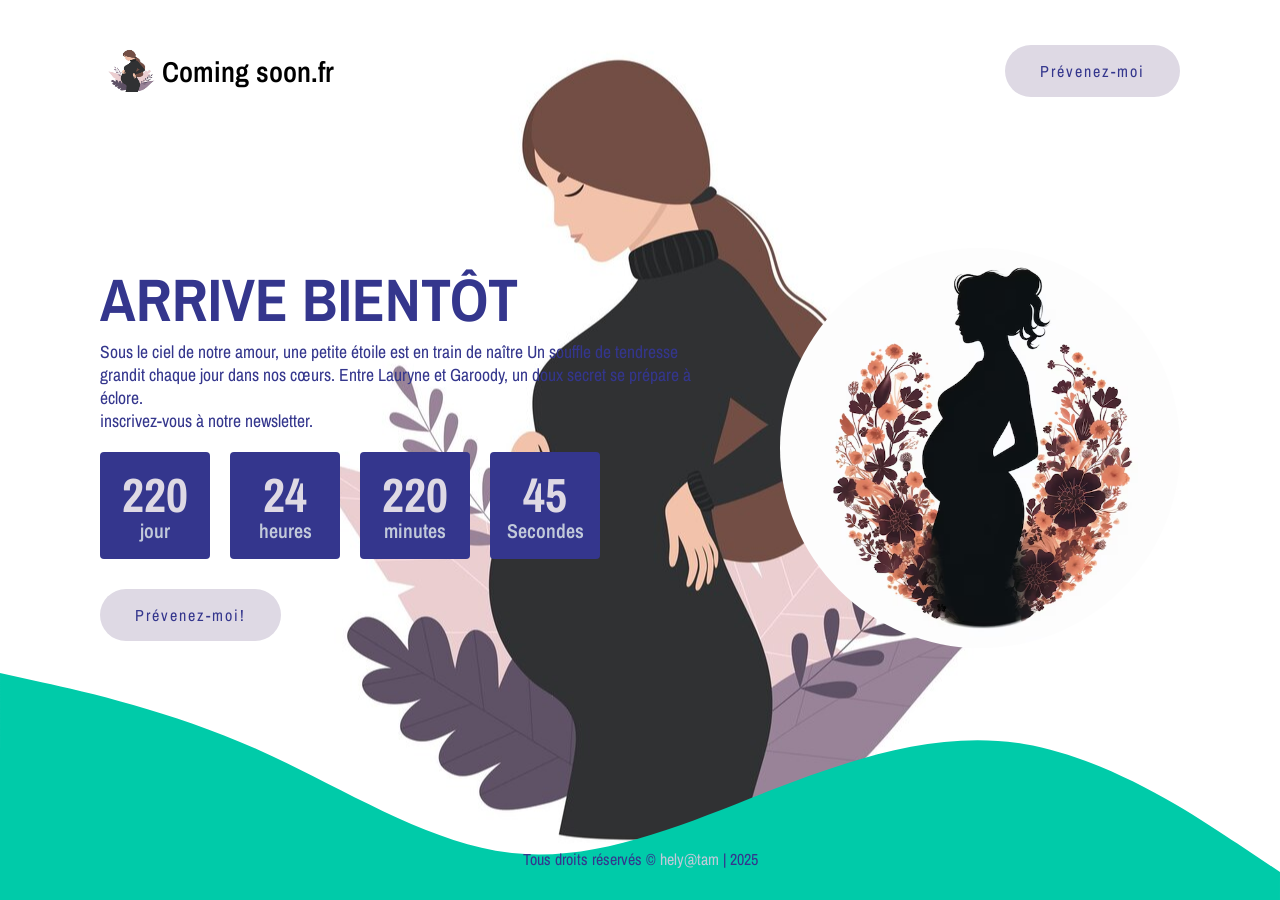
==== index.html @ 4bd5ea4c "featture/responsive(ui):modif reponsive" ====
<!DOCTYPE html>
<html lang="fr">

<head>
    <meta charset="UTF-8">
    <meta name="viewport" content="width=device-width, initial-scale=1.0">

    <!-- HTML Meta Tags -->
    <title>WisePanda.fr |Formation de site web en ligne !</title>
    <title>WisePanda.fr | formation création de site en ligne !</title>
    <meta name="description"
        content="WisePanda.fr est un site web dédié à la formation liée au monde du web. Créer votre business en ligne, améliorer vos compétences web gratuitement dès à présent ">

    <!-- Facebook Meta Tags -->
    <meta property="og:url" content="https://www.WisePanda.fr/">
    <meta property="og:type" content="website">
    <meta property="og:title" content="WisePanda.fr | formation création de site en ligne !">
    <meta property="og:description"
        content="WisePanda.fr est un site web dédié à la formation liée au monde du web. Créer votre business en ligne, améliorer vos compétences web gratuitement dès à présent ">
    <meta property="og:image" content="./img/og-wisepanda.fr.png">

    <!-- Twitter Meta Tags -->
    <meta name="twitter:card" content="summary_large_image">
    <meta property="twitter:domain" content="WisePanda.fr">
    <meta property="twitter:url" content="https://www.WisePanda.fr/">
    <meta name="twitter:title" content="WisePanda.fr | formation création de site en ligne !">
    <meta name="twitter:description"
        content="WisePanda.fr est un site web dédié à la formation liée au monde du web. Créer votre business en ligne, améliorer vos compétences web gratuitement dès à présent ">
    <meta name="twitter:image" content="img/og-wisepanda.fr.png">

    <!-- Meta Tags Generated via https://www.opengraph.xyz -->

    <!-- favicon -->
    <link rel="shortcut icon" href="./img/favicon/favicon.svg" type="image/x-icon">
    <!-- css -->
    <link rel="stylesheet" href="./assets/css/style.css">

</head>

<body>
    <header>
        <a href="#" class="logo">
            <img class="logo__img" src="./img/section/logo femme.jpg" alt="logo de WisePanda.fr">
            <span class="logo__text">Coming soon.fr</span>
        </a>
        <nav>
            <ul>
                <li>
                    <a class="b show__newsletter" href="#"> Prévenez-moi</a>
                </li>
            </ul>
        </nav>


    </header>
    <!-- SECTION PRINCIPAL -->
    <section>
        <!-- IMAGE SVG WAVE -->

        <svg class="wave" xmlns="http://www.w3.org/2000/svg" viewBox="0 0 1440 320">
            <path fill="#00cba9" fill-opacity="1"
                d="M0,64L48,74.7C96,85,192,107,288,149.3C384,192,480,256,576,266.7C672,277,768,235,864,197.3C960,160,1056,128,1152,144C1248,160,1344,224,1392,256L1440,288L1440,320L1392,320C1344,320,1248,320,1152,320C1056,320,960,320,864,320C768,320,672,320,576,320C480,320,384,320,288,320C192,320,96,320,48,320L0,320Z">
            </path>
        </svg>
        </path>
        </svg>
        <!-- CONTENU LANDING-PAGE -->
        <div class="contentBox">
            <h2>Arrive bientôt </h2>
            <p>Sous le ciel de notre amour, une petite étoile est en train de naître
Un souffle de tendresse grandit chaque jour dans nos cœurs.
Entre Lauryne et Garoody, un doux secret se prépare à éclore.
                <br>inscrivez-vous à notre
                newsletter.
            </p>

            <!-- compteur de jours restant en javascript -->
            <div class="countDown">
                <div class="time">
                    <div class="day">220</div> <span>jour</span>
                </div>
                <div class="time">
                    <div class="hour">24</div> <span>heures</span>
                </div>
                <div class="time">
                    <div class="minute">220</div> <span>minutes</span>
                </div>

                <div class="time">
                    <div class="second">45</div> <span>Secondes</span>
                </div>
            </div>
            <!-- Deuxième bouton call-to-action -->
            <a class="btn show__newsletter" href="#"> Prévenez-moi!</a>
        </div>
        <!-- IMAGE du panda ramen -->
        <div class="imgBox">
            <img src="./img/section/femme2.jpg" alt="panda qui mange des ramens sur le ventre">
        </div>
    </section>

    <!-- Newsletter -->
    <div class="newsletter">
        <div class="newsletter__tittle">
            <h2>Rester connectés</h2>
            <p>Soyez informé du lancement</p>
        </div>

        <!-- Formulaire d'abonnement à la newsletter -->
        <div class=" newsletter__form ">
            <form action="">
                <input type="email" name="" placeholder="*votre@email.com" required>
                <input type="submit" value="M'abonner">
            </form>

        </div>
        <!-- Politique de confidentialité RGPD -->
        <div class="newsletter__policy">
            <p>En renseignant votre adresse email, acceptez de recevoir chaque semaine nos articles de blog par courrier
                électronique et vous prenez connaissance de notre <a href="#">Politique de confidentialité</a>.
            </p>
            <p>
                Vous pouvez vous désinscrire à tout moment à l'aide des liens de désinscription ou en nous conctatant à
                l'adresse policy@wisepanda.fr </p>

        </div>
        <!-- image pour la fermeture du formulaire -->
        <img class="close show__newsletter" src="./img/section/close.png" alt="ima ge fermeture formulaire">
    </div>

    <!-- FOOTER -->

    <footer>
        <div class="copy">Tous droits réservés &copy; <a href="#" target="_blank">hely@tam</a> | 2025
        </div>

    </footer>


    <!-- MON SCRIPT JS -->

    <script src="./assets/js/main.js">
    </script>
</body>

</html>
---- assets/css/style.css ----
/* Police */

@import url(https://fonts.googleapis.com/css2?family=Archivo+Narrow:ital,wght@0,400..700;1,400..700&display=swap%27);

/* COLOR VARIABLE */
:root {
    --couleur-principal: #c2cada;
    --couleur-secondaire: #ded9e4;
    --couleur-titre: #34368d;
    --couleur-alt: #c79a47;

}

/* GENERAL */

* {
    margin: 0;
    padding: 0;
    box-sizing: border-box;
    font-family: 'Archivo Narrow', sans-serif;
}


body {
    background-image: url(./../../img/section/femme.jpg);
    background-repeat: no-repeat;
    background-position: center;
}

/* header */
header {
    position: absolute;
    top: 0;
    left: 0;
    width: 100%;
    padding: 40px 100px;
    display: flex;
    justify-content: space-between;
    align-items: center;
    z-index: 9999;
}


header .logo {
    position: relative;
    display: flex;
    align-items: center;
    color: var (var(--couleur-titre));
    font-size: 1.8rem;
    text-decoration: none;
    font-weight: 600;

}


header .logo .logo__img {
    width: 50px;
    height: 50px;
    margin: 6px;
}


header nav ul {
    position: relative;
    display: flex;
}

header nav ul li {
    list-style: none;
}

/* 
header nav ul li a {
    color: var(--couleur-titre);
font-size: 1.1 rem;
text-decoration: none;
}

header nav ul a:hover {
    color: var(--couleur-secondaire);
} */

header nav ul li a {
    background: var(--couleur-secondaire);
    color: var(--couleur-titre);
    font-size: 1 .25rem;
    letter-spacing: 2px;
    padding: 15px 35px;
    text-decoration: none;
    border-radius: 40px;
}


/* SECTION PRINCIPAL */
section {
    position: relative;
    display: flex;
    justify-content: space-between;
    align-items: center;
    min-height: 100vh;
    padding: 0 100px;
}

section .contentBox {
    position: relative;
    max-width: 600px;
    z-index: 1000;
}

section .contentBox h2 {
    font-size: 3.75rem;
    color: var(--couleur-titre);
    text-transform: uppercase;
}

section .contentBox p {
    font-size: 1.1rem;
    color: var(--couleur-titre);
}

section .contentBox .countDown {
    display: flex;
    margin: 20px 0;
}

section .contentBox .countDown .time {
    display: flex;
    justify-content: center;
    align-items: center;
    flex-direction: column;
    background-color: var(--couleur-titre);
    margin-right: 20px;
    font-size: 3rem;
    min-width: 110px;
    font-weight: 700;
    padding: 10px 5px 15px;
    border-radius: 4px;
    color: var(--couleur-secondaire);
}



section .contentBox .countDown .time span {
    margin-top: -10px;
    font-size: 1.25rem;
    font-weight: 600;
    color: var(--couleur-principal);
}

section .contentBox a {
    position: relative;
    margin-top: 10px;
    display: inline-block;
    background: var(--couleur-secondaire);
    color: var(--couleur-titre);
    font-size: 1 .25rem;
    letter-spacing: 2px;
    padding: 15px 35px;
    text-decoration: none;
    border-radius: 40px;
}


section .imgBox img {
    position: relative;
    max-width: 400px;
    width: 100%;
    margin-top: 0px;
    z-index: 2;
    border-radius: 90%;
}

section .wave {
    position: absolute;
    bottom: 0;
    right: 0;
    z-index: 1;
    pointer-events: none;
}

/* NEWSLETTER */

.newsletter {
    position: fixed;
    top: 50%;
    left: 50%;
    width: 600px;
    padding: 60px;
    background: var(--couleur-titre);
    z-index: 10000;
    box-shadow: 0 0 0 100vh rgba(49, 39, 71, 0.95);
    transform: translate(-50%, -50%);
    -webkit-transform: translate(-50%, -50%);
    visibility: hidden;
    opacity: 0;
    transition: 0.5s;

}

.newsletter.active {
    visibility: visible;
    opacity: 1;
}

.newsletter .newsletter__tittle h2 {
    font-size: 3rem;
    color: var(--couleur-principal);
}

.newsletter .newsletter__tittle p {
    font-size: 1.25rem;
    color: var(--couleur-principal);
}

.newsletter .newsletter__form {
    margin-top: 20px;
}

.newsletter .newsletter__form input {
    padding: 10px;
    border: 1px solid#999;
    width: 300px;
    font-size: 1.125rem;
    outline: none;
}

.newsletter .newsletter__form input[type="submit"] {
    padding: 10px;
    outline: none;
    width: 140px;
    color: var(--couleur-titre);
    background: var(--couleur-secondaire);
    border: 1px solid var(--couleur-secondaire);
    letter-spacing: 2px;
    box-sizing: border-box;
    cursor: pointer;
}

.newsletter .newsletter__policy {
    margin-top: 10px;
}

.newsletter .newsletter__policy p {
    font-size: 0.75rem;
}

.newsletter .close {
    position: absolute;
    top: 20px;
    right: 40px;
    width: 40px;
    height: 40px;
    cursor: pointer;
}

/* FOOTER */

footer {
    position: relative;
    display: flex;
    justify-content: center;
    align-content: center;
}


footer .copy {
    position: absolute;
    bottom: 30px;
    bottom: 30px;
    color: var(--couleur-titre);
    z-index: 1000;
}

footer .copy a {
    text-decoration: none;
    color: var(--couleur-principal);
}

footer .copy a:hover {
    text-decoration: underline;
    color: var(--couleur-principal);
}


/* The responsive part */

/* Using MiN-WIDTH / Utilisation et min-width */

/* Extra small devices (portrait phones, Less than 320px) */
@media (max-width: 380.98px) {

    /* HEADER */
    header {
        flex-direction: column;
        justify-content: center;
        align-items: center;

    }

    header nav {
        margin-top: 20px;
    }

    header nav ul li a {
        font-size: 0.75rem;
        letter-spacing: 1px;
        padding: 10px 10px;
        position: relative;
        top: -20px;
    }





    /* MAIN SECTION */
    section {
        flex-direction: column;
        padding-top: 160px;
        height: auto;
    }

    section .contentBox {
        display: flex;
        flex-direction: column;
        align-items: center;
    }

    section .contentBox h2 {
        font-size: 1.6rem;
        text-align: center;
        line-height: 1.1;
    }

    section .contentBox p {
        font-size: 0.85rem;
        text-align: center;
        margin-top: 10px;
    }

    section .contentBox .countDown {
        margin: 10px 0px;
        flex-direction: column;
        justify-content: center;
        align-items: center;
    }

    section .contentBox .countDown .time {
        margin-top: 5px;
        margin-right: 0px;
        font-size: 1.5rem;
        border-radius: 50%;
    }

    section .contentBox .countDown .time span {
        font-size: 1.1rem;
    }

    section .contentBox a {
        width: 100px;
        margin-top: 50px;
        display: flex;
        justify-content: center;
        align-items: center;
        font-size: 0.65rem;
        letter-spacing: 1px;
        padding: 15px;
        position: relative;
        top: -10px;
    }

    section .imgBox img {
        margin-top: 50px;
        width: 200px;
        bottom: 45px;
    }

    section .wave {
        width: 870px;
    }

    /* newsletter */
    .newsletter {
        width: 80%;
        padding: 30px;
        text-align: center;
    }

    .newsletter .newsletter__tittle h2 {
        font-size: 1.5rem;
        line-height: 1;
    }

    .newsletter .newsletter__tittle p {
        font-size: 0.95rem;
        line-height: 1;
        margin-top: 10px;
    }

    .newsletter .newsletter__form input {
        width: 80%;
        font-size: 0.9rem;
    }

    .newsletter .newsletter__form input [type="submit"] {
        margin-top: 10px;
        width: 80%;
    }

    .newsletter .close {
        top: 10px;
        right: 10px;
        width: 25px;
        height: 25px;
    }

    /* FOOTER */
    footer {
        font-size: 0.85rem;
    }
}

/* Small devices (landscape phones, 381px and up) */
@media (min-width: 381px) and (max-width:575.98px) {

    /* HEADER */
    header {
        flex-direction: column;
        justify-content: center;
        align-items: center;
    }

    header nav {
        margin-top: 20px;
    }

    header nav ul li a {
        font-size: 1.25rem;
        letter-spacing: 1.5px;
        padding: 12px 8px;
    }

    /* MAIN SECTION */
    section {
        flex-direction: column;
        padding-top: 180px;
        height: auto;
    }

    section .contentBox {
        display: flex;
        flex-direction: column;
        align-items: center;
    }

    section .contentBox h2 {
        font-size: 2.5rem;
        text-align: center;
    }

    section .contentBox p {
        font-size: 1.5rem;
        text-align: center;
        margin-top: 10px;
    }

    section .contentBox .countDown {
        flex-direction: column;
        justify-content: center;
        align-items: center;
    }

    section .contentBox .countDown .time {
        margin-top: 10px;
        margin-right: 0px;
        font-size: 3rem;
    }

    section .contentBox .countDown .time span {
        font-size: 1.2rem;
    }

    section .contentBox a {
        width: 200px;
        margin-top: 0px;
        display: flex;
        justify-content: center;
        align-items: center;
        font-size: 1.25rem;
        letter-spacing: 1.5px;
        padding: 15px;
    }

    section .imgBox img {
        margin-top: 0;
        width: 300px;
        bottom: 45px;
    }

    section .wave {
        width: 870px;
    }

    /* newsletter */
    .newsletter {
        width: 80%;
        padding: 30px;
        text-align: center;
    }

    .newsletter .newsletter__tittle h2 {
        font-size: 1.5rem;
        line-height: 1;
    }

    .newsletter .newsletter__tittle p {
        font-size: 0.95rem;
        line-height: 1;
        margin-top: 10px;
    }

    .newsletter .newsletter__form input {
        width: 80%;
        font-size: 0.9rem;
    }

    .newsletter .newsletter__form input [type="submit"] {
        margin-top: 10px;
        width: 80%;
    }

    .newsletter .close {
        top: 10px;
        right: 10px;
        width: 25px;
        height: 25px;
    }

}

/* Small devices (landscape phones, 576px and up) */
@media (min-width: 576px) and (max-width:767.98px) {

    /* HEADER */
    header {
        flex-direction: column;
        justify-content: center;
        align-items: center;
    }

    header nav {
        margin-top: 20px;
    }

    header nav ul li a {
        font-size: 0.75rem;
        letter-spacing: 1.5px;
        padding: 12px 8px;
    }

    /* MAIN SECTION */
    section {
        flex-direction: column;
        padding-top: 180px;
        height: auto;
    }

    section .contentBox {
        display: flex;
        flex-direction: column;
        align-items: center;
    }

    section .contentBox h2 {
        font-size: 2.5rem;
        text-align: center;
    }

    section .contentBox p {
        font-size: 1.5rem;
        text-align: center;
        margin-top: 10px;
    }

    section .contentBox .countDown {
        flex-direction: column;
        justify-content: center;
        align-items: center;
    }

    section .contentBox .countDown .time {
        margin-top: 10px;
        margin-right: 0px;
        font-size: 3rem;
    }

    section .contentBox .countDown .time span {
        font-size: 1.2rem;
    }

    section .contentBox a {
        width: 200px;
        margin-top: 0px;
        display: flex;
        justify-content: center;
        align-items: center;
        font-size: 1.25rem;
        letter-spacing: 1.5px;
        padding: 15px;
    }

    section .imgBox img {
        margin-top: 0;
        width: 300px;
        bottom: 45px;
    }

    section .wave {
        width: 870px;
    }

    /* newsletter */

    .newsletter .newsletter__tittle h2 {
        font-size: 2rem;
    }

    .newsletter .newsletter__tittle p {
        font-size: 1.5rem;
        margin-top: 10px;
    }
}

/* Medium devices (tablets, 768px and up) */
@media (min-width: 768px) and (max-width: 991.98px) {
    body {
        background-image: url(../../img/section/femme\ 768jpg.jpg);

    }

    /* HEADER */
    header nav ul li a {
        font-size: 1.5rem;
        letter-spacing: 1.5px;
        padding: 12px 8px;
        object-fit: cover;
        height: auto;
    }

    /* MAIN SECTION */

    section {
        flex-direction: column;
        padding-top: 200px;
        height: auto;
    }

    section .contentBox {
        margin-bottom: 0px;
    }

    section .contentBox h2 {
        font-size: 5rem;
        margin-bottom: 0px;
    }

    section .contentBox a {
        width: 200px;
        margin-top: 0px;
        margin-bottom: 0px;
        display: flex;
        justify-content: center;
        font-size: 1.25rem;
        letter-spacing: 1.5px;
        padding: 15px;
    }

    section .imgBox img {
        margin: 700px;
        margin-top: 200px;
        width: 700px;
    margin-bottom: 50px;
    }

    section .wave {
        width: 1480px;
    }

    /* FOOTER */
    footer {
        font-size: 1.2rem;
    }

}





/* Large devices (desktops, 992px and up) */
@media (min-width: 992px) and (max-width: 1199.98px) {

    /* HEADER */
    header nav ul li a {
        font-size: 1.5rem;
        letter-spacing: 1.5px;
        padding: 12px 8px;
    }

    section {
        flex-direction: column;
        padding-top: 150px;
        height: auto;
    }

    section .contentBox {
        margin-bottom: 0px;
    }

    section .contentBox h2 {
        font-size: 4rem;
    }

    section .contentBox a {
        width: 200px;
        margin-top: 0px;
        margin-bottom: 0px;
        display: flex;
        justify-content: center;
        font-size: 1.25rem;
        letter-spacing: 1.5px;
        padding: 15px;
    }

    section .imgBox img {
        margin-top: -55px;
        margin-top: 500px;
        width: 700px;
    }

    section .wave {
        width: 1590px;
    }

    /* FOOTER */
    footer {
        font-size: 1.5rem;
    }

}

/* Extra Large devices (Large desktops, 1200px and up) */
@media (min-width: 1200px) {}
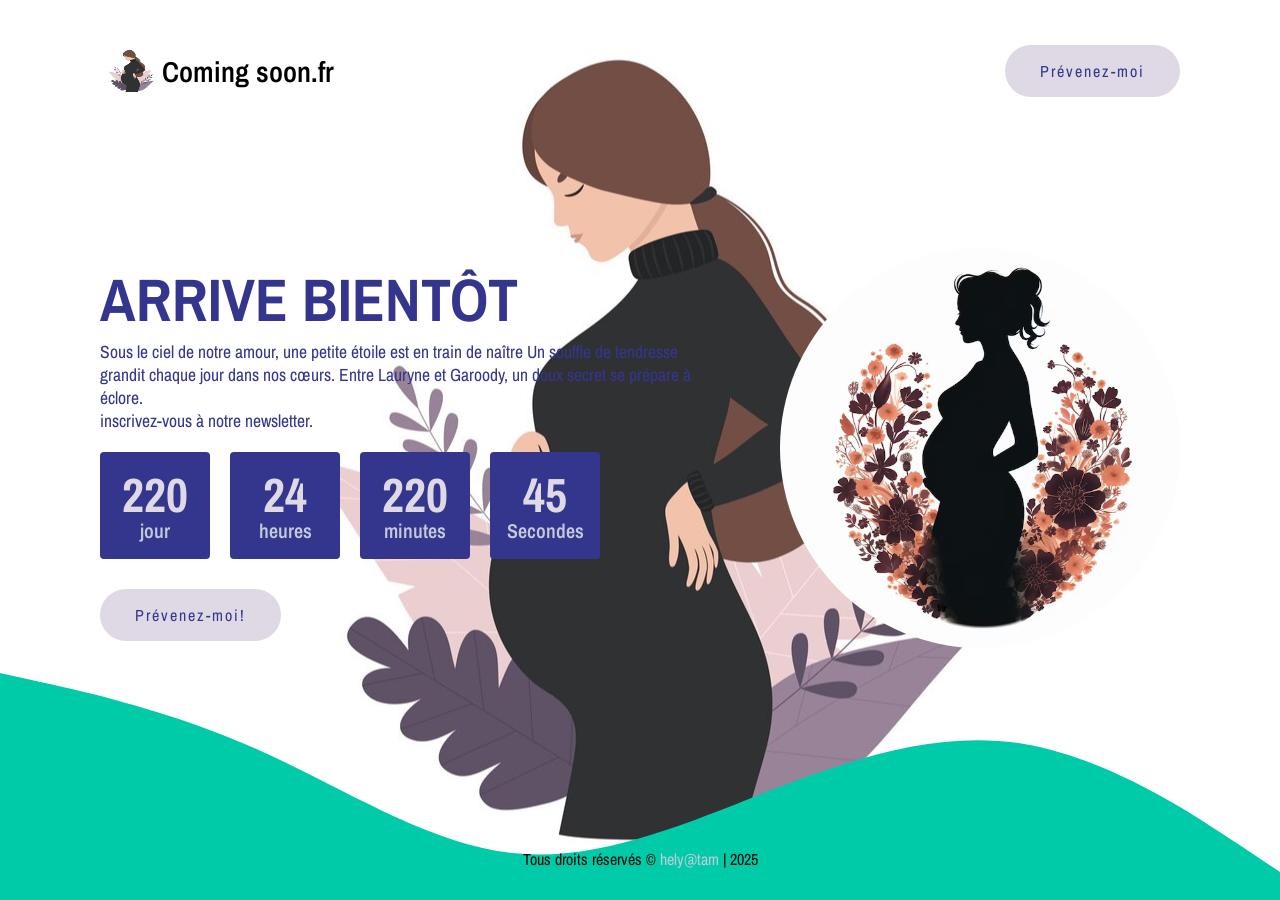
==== commit 46d4d0c0: "featture/responsive(ui):responsive modif" ====
--- a/index.html
+++ b/index.html
@@ -40,7 +40,7 @@
 <body>
     <header>
         <a href="#" class="logo">
-            <img class="logo__img" src="./img/section/logo femme.jpg" alt="logo de WisePanda.fr">
+            <img class="logo__img" src="./img/section/logo-femme.jpg" alt="logo de WisePanda.fr">
             <span class="logo__text">Coming soon.fr</span>
         </a>
         <nav>
--- a/assets/css/style.css
+++ b/assets/css/style.css
@@ -8,6 +8,8 @@
     --couleur-secondaire: #ded9e4;
     --couleur-titre: #34368d;
     --couleur-alt: #c79a47;
+    --couleur-footer: #080805;
+    
 
 }
 
@@ -267,7 +269,7 @@
     position: absolute;
     bottom: 30px;
     bottom: 30px;
-    color: var(--couleur-titre);
+    color: var(--couleur-footer);
     z-index: 1000;
 }
 
@@ -309,10 +311,6 @@
         top: -20px;
     }
 
-
-
-
-
     /* MAIN SECTION */
     section {
         flex-direction: column;
@@ -535,8 +533,9 @@
         width: 25px;
         height: 25px;
     }
-
-}
+}
+
+
 
 /* Small devices (landscape phones, 576px and up) */
 @media (min-width: 576px) and (max-width:767.98px) {
@@ -634,24 +633,21 @@
 /* Medium devices (tablets, 768px and up) */
 @media (min-width: 768px) and (max-width: 991.98px) {
     body {
-        background-image: url(../../img/section/femme\ 768jpg.jpg);
-
+        background-image: url(../../img/section/femme-768jpg.jpg);
     }
 
     /* HEADER */
     header nav ul li a {
-        font-size: 1.5rem;
+        font-size: 1.25rem;
         letter-spacing: 1.5px;
         padding: 12px 8px;
-        object-fit: cover;
-        height: auto;
     }
 
     /* MAIN SECTION */
 
     section {
         flex-direction: column;
-        padding-top: 200px;
+        padding-top: 130px;
         height: auto;
     }
 
@@ -660,8 +656,7 @@
     }
 
     section .contentBox h2 {
-        font-size: 5rem;
-        margin-bottom: 0px;
+        font-size: 4rem; 
     }
 
     section .contentBox a {
@@ -670,16 +665,16 @@
         margin-bottom: 0px;
         display: flex;
         justify-content: center;
+        align-items: center;
         font-size: 1.25rem;
         letter-spacing: 1.5px;
         padding: 15px;
     }
 
     section .imgBox img {
-        margin: 700px;
-        margin-top: 200px;
-        width: 700px;
-    margin-bottom: 50px;
+        width: 300px;
+    margin-bottom: 100px;
+    
     }
 
     section .wave {
@@ -688,13 +683,9 @@
 
     /* FOOTER */
     footer {
-        font-size: 1.2rem;
-    }
-
-}
-
-
-
+        font-size: 1.5rem;
+    }
+}
 
 
 /* Large devices (desktops, 992px and up) */
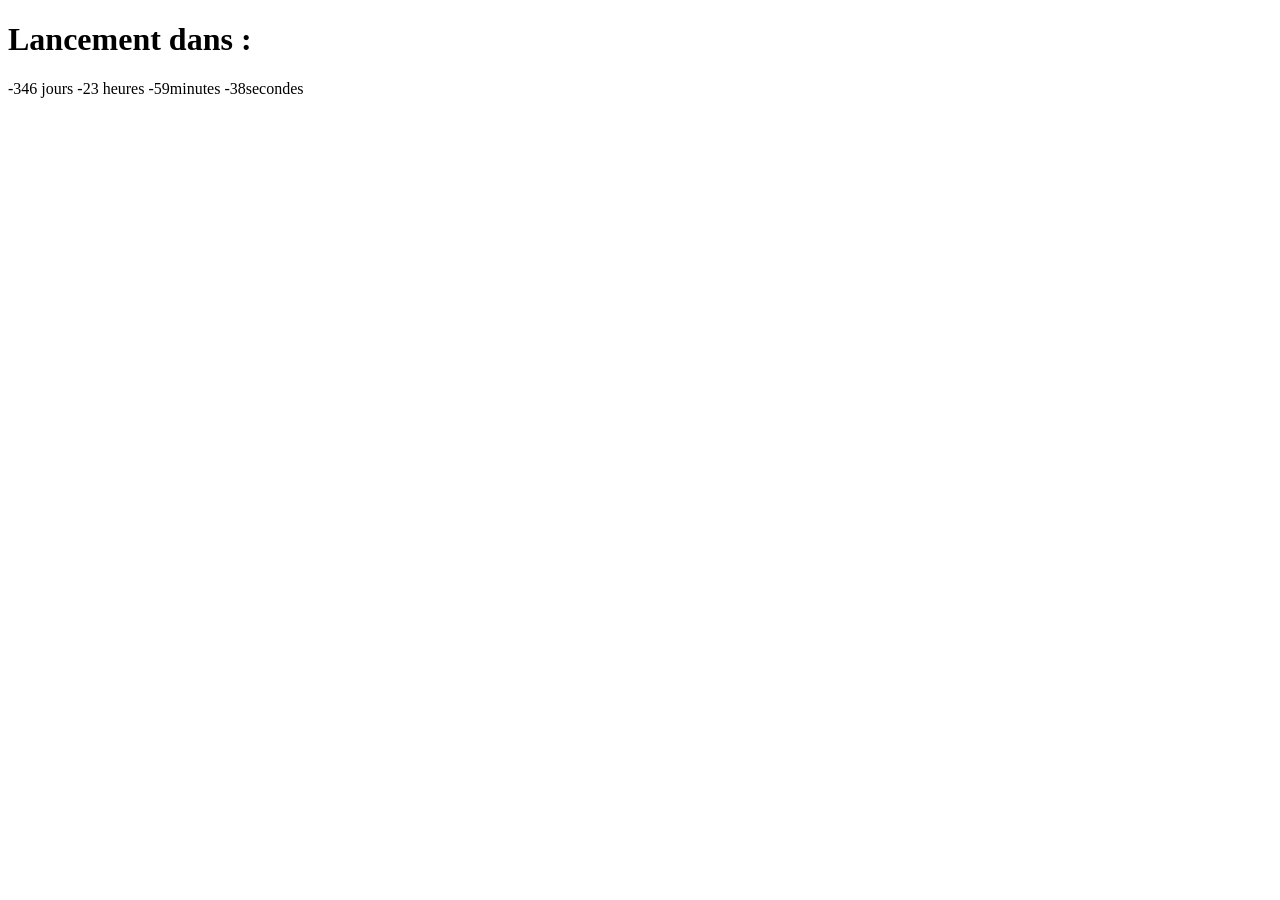
==== commit 04a81c0e: "I created the landing page countdown" ====
--- a/index.html
+++ b/index.html
@@ -1,146 +1,23 @@
 <!DOCTYPE html>
 <html lang="fr">
-
 <head>
     <meta charset="UTF-8">
     <meta name="viewport" content="width=device-width, initial-scale=1.0">
+    <title>Document</title>
+</head>
+<body>
+    
+<h1>Lancement dans :</h1>
 
-    <!-- HTML Meta Tags -->
-    <title>WisePanda.fr |Formation de site web en ligne !</title>
-    <title>WisePanda.fr | formation création de site en ligne !</title>
-    <meta name="description"
-        content="WisePanda.fr est un site web dédié à la formation liée au monde du web. Créer votre business en ligne, améliorer vos compétences web gratuitement dès à présent ">
-
-    <!-- Facebook Meta Tags -->
-    <meta property="og:url" content="https://www.WisePanda.fr/">
-    <meta property="og:type" content="website">
-    <meta property="og:title" content="WisePanda.fr | formation création de site en ligne !">
-    <meta property="og:description"
-        content="WisePanda.fr est un site web dédié à la formation liée au monde du web. Créer votre business en ligne, améliorer vos compétences web gratuitement dès à présent ">
-    <meta property="og:image" content="./img/og-wisepanda.fr.png">
-
-    <!-- Twitter Meta Tags -->
-    <meta name="twitter:card" content="summary_large_image">
-    <meta property="twitter:domain" content="WisePanda.fr">
-    <meta property="twitter:url" content="https://www.WisePanda.fr/">
-    <meta name="twitter:title" content="WisePanda.fr | formation création de site en ligne !">
-    <meta name="twitter:description"
-        content="WisePanda.fr est un site web dédié à la formation liée au monde du web. Créer votre business en ligne, améliorer vos compétences web gratuitement dès à présent ">
-    <meta name="twitter:image" content="img/og-wisepanda.fr.png">
-
-    <!-- Meta Tags Generated via https://www.opengraph.xyz -->
-
-    <!-- favicon -->
-    <link rel="shortcut icon" href="./img/favicon/favicon.svg" type="image/x-icon">
-    <!-- css -->
-    <link rel="stylesheet" href="./assets/css/style.css">
-
-</head>
-
-<body>
-    <header>
-        <a href="#" class="logo">
-            <img class="logo__img" src="./img/section/logo-femme.jpg" alt="logo de WisePanda.fr">
-            <span class="logo__text">Coming soon.fr</span>
-        </a>
-        <nav>
-            <ul>
-                <li>
-                    <a class="b show__newsletter" href="#"> Prévenez-moi</a>
-                </li>
-            </ul>
-        </nav>
+<span id="jour">0</span> jours
+<span id="heure">0</span> heures
+<span id="minute">0</span>minutes
+<span id="seconde">0</span>secondes
 
 
-    </header>
-    <!-- SECTION PRINCIPAL -->
-    <section>
-        <!-- IMAGE SVG WAVE -->
+<p id="final"></p>
 
-        <svg class="wave" xmlns="http://www.w3.org/2000/svg" viewBox="0 0 1440 320">
-            <path fill="#00cba9" fill-opacity="1"
-                d="M0,64L48,74.7C96,85,192,107,288,149.3C384,192,480,256,576,266.7C672,277,768,235,864,197.3C960,160,1056,128,1152,144C1248,160,1344,224,1392,256L1440,288L1440,320L1392,320C1344,320,1248,320,1152,320C1056,320,960,320,864,320C768,320,672,320,576,320C480,320,384,320,288,320C192,320,96,320,48,320L0,320Z">
-            </path>
-        </svg>
-        </path>
-        </svg>
-        <!-- CONTENU LANDING-PAGE -->
-        <div class="contentBox">
-            <h2>Arrive bientôt </h2>
-            <p>Sous le ciel de notre amour, une petite étoile est en train de naître
-Un souffle de tendresse grandit chaque jour dans nos cœurs.
-Entre Lauryne et Garoody, un doux secret se prépare à éclore.
-                <br>inscrivez-vous à notre
-                newsletter.
-            </p>
+<script src="./main.js">   </script>
 
-            <!-- compteur de jours restant en javascript -->
-            <div class="countDown">
-                <div class="time">
-                    <div class="day">220</div> <span>jour</span>
-                </div>
-                <div class="time">
-                    <div class="hour">24</div> <span>heures</span>
-                </div>
-                <div class="time">
-                    <div class="minute">220</div> <span>minutes</span>
-                </div>
-
-                <div class="time">
-                    <div class="second">45</div> <span>Secondes</span>
-                </div>
-            </div>
-            <!-- Deuxième bouton call-to-action -->
-            <a class="btn show__newsletter" href="#"> Prévenez-moi!</a>
-        </div>
-        <!-- IMAGE du panda ramen -->
-        <div class="imgBox">
-            <img src="./img/section/femme2.jpg" alt="panda qui mange des ramens sur le ventre">
-        </div>
-    </section>
-
-    <!-- Newsletter -->
-    <div class="newsletter">
-        <div class="newsletter__tittle">
-            <h2>Rester connectés</h2>
-            <p>Soyez informé du lancement</p>
-        </div>
-
-        <!-- Formulaire d'abonnement à la newsletter -->
-        <div class=" newsletter__form ">
-            <form action="">
-                <input type="email" name="" placeholder="*votre@email.com" required>
-                <input type="submit" value="M'abonner">
-            </form>
-
-        </div>
-        <!-- Politique de confidentialité RGPD -->
-        <div class="newsletter__policy">
-            <p>En renseignant votre adresse email, acceptez de recevoir chaque semaine nos articles de blog par courrier
-                électronique et vous prenez connaissance de notre <a href="#">Politique de confidentialité</a>.
-            </p>
-            <p>
-                Vous pouvez vous désinscrire à tout moment à l'aide des liens de désinscription ou en nous conctatant à
-                l'adresse policy@wisepanda.fr </p>
-
-        </div>
-        <!-- image pour la fermeture du formulaire -->
-        <img class="close show__newsletter" src="./img/section/close.png" alt="ima ge fermeture formulaire">
-    </div>
-
-    <!-- FOOTER -->
-
-    <footer>
-        <div class="copy">Tous droits réservés &copy; <a href="#" target="_blank">hely@tam</a> | 2025
-        </div>
-
-    </footer>
-
-
-    <!-- MON SCRIPT JS -->
-
-    <script src="./assets/js/main.js">
-    </script>
 </body>
-
-</html>+</html>
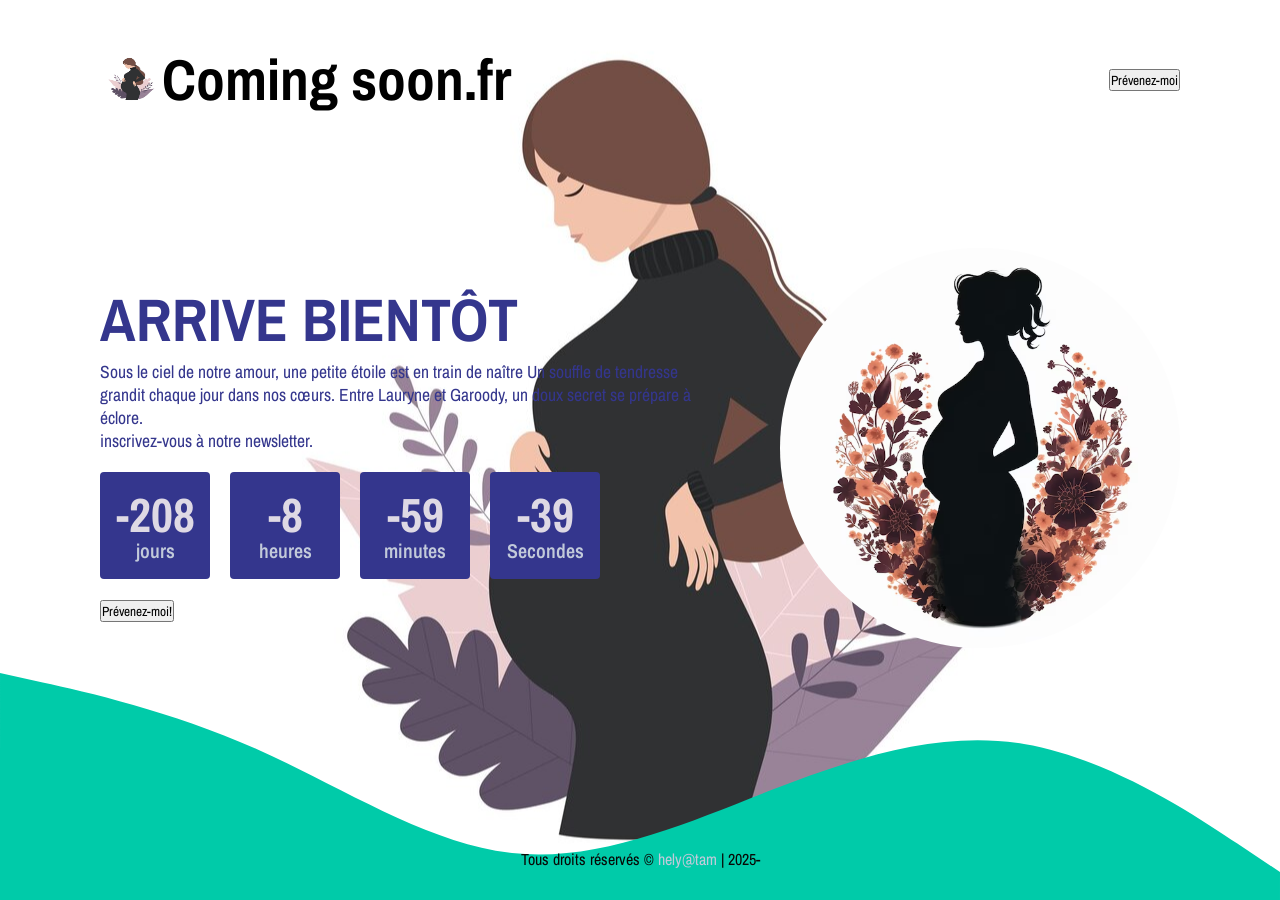
==== commit c721b528: "modif html" ====
--- a/index.html
+++ b/index.html
@@ -1,23 +1,157 @@
 <!DOCTYPE html>
 <html lang="fr">
+
 <head>
     <meta charset="UTF-8">
     <meta name="viewport" content="width=device-width, initial-scale=1.0">
-    <title>Document</title>
+
+    <!-- HTML Meta Tags -->
+    <title>WisePanda.fr |Formation de site web en ligne !</title>
+    <title>WisePanda.fr | formation création de site en ligne !</title>
+    <meta name="description"
+        content="WisePanda.fr est un site web dédié à la formation liée au monde du web. Créer votre business en ligne, améliorer vos compétences web gratuitement dès à présent ">
+
+    <!-- Facebook Meta Tags -->
+    <meta property="og:url" content="https://www.WisePanda.fr/">
+    <meta property="og:type" content="website">
+    <meta property="og:title" content="WisePanda.fr | formation création de site en ligne !">
+    <meta property="og:description"
+        content="WisePanda.fr est un site web dédié à la formation liée au monde du web. Créer votre business en ligne, améliorer vos compétences web gratuitement dès à présent ">
+    <meta property="og:image" content="./img/og-wisepanda.fr.png">
+
+    <!-- Twitter Meta Tags -->
+    <meta name="twitter:card" content="summary_large_image">
+    <meta property="twitter:domain" content="WisePanda.fr">
+    <meta property="twitter:url" content="https://www.WisePanda.fr/">
+    <meta name="twitter:title" content="WisePanda.fr | formation création de site en ligne !">
+    <meta name="twitter:description"
+        content="WisePanda.fr est un site web dédié à la formation liée au monde du web. Créer votre business en ligne, améliorer vos compétences web gratuitement dès à présent ">
+    <meta name="twitter:image" content="img/og-wisepanda.fr.png">
+
+    <!-- Meta Tags Generated via https://www.opengraph.xyz -->
+
+    <!-- favicon -->
+    <link rel="shortcut icon" href="./img/favicon/favicon.svg" type="image/x-icon">
+    <!-- css -->
+    <link rel="stylesheet" href="./assets/css/style.css">
+
 </head>
 <body>
-    
-<h1>Lancement dans :</h1>
-
-<span id="jour">0</span> jours
-<span id="heure">0</span> heures
-<span id="minute">0</span>minutes
-<span id="seconde">0</span>secondes
+    <header>
+        <!-- LOGO du site wisepanda.fr -->
+        <a href="#" class="logo">
+            <img class="logo__img" src="./img/section/logo-femme.jpg" alt="logo de WisePanda.fr">
+            <span class="logo__text">  
+                <h1>Coming soon.fr</h1></span>
+        </a>
+        <!-- Premier bouton call-to-action -->
+        <nav>
+            <ul>
+                <li>
+                    <button  class="b show__newsletter" > Prévenez-moi</button>
+                </li>
+            </ul>
+        </nav>
 
 
-<p id="final"></p>
+    </header>
 
-<script src="./main.js">   </script>
+    <main> 
+    <!-- SECTION PRINCIPAL -->
+    <section>
+        <!-- IMAGE SVG WAVE -->
 
+        <svg class="wave" xmlns="http://www.w3.org/2000/svg" viewBox="0 0 1440 320">
+            <path fill="#00cba9" fill-opacity="1"
+                d="M0,64L48,74.7C96,85,192,107,288,149.3C384,192,480,256,576,266.7C672,277,768,235,864,197.3C960,160,1056,128,1152,144C1248,160,1344,224,1392,256L1440,288L1440,320L1392,320C1344,320,1248,320,1152,320C1056,320,960,320,864,320C768,320,672,320,576,320C480,320,384,320,288,320C192,320,96,320,48,320L0,320Z">
+            </path>
+        </svg>
+        </path>
+        </svg>
+        <!-- CONTENU LANDING-PAGE -->
+        <div class="contentBox">
+            <h2>Arrive bientôt </h2>
+            <p>Sous le ciel de notre amour, une petite étoile est en train de naître
+Un souffle de tendresse grandit chaque jour dans nos cœurs.
+Entre Lauryne et Garoody, un doux secret se prépare à éclore.
+                <br>inscrivez-vous à notre
+                newsletter.
+            </p>
+
+            <!-- compteur de jours restant en javascript -->
+            <div class="countDown">
+                <div class="time">
+                    <div id="jour" class="day">220</div> <span>jours</span>
+                </div>
+                <div class="time">
+                    <div id="heure" class="hour">24</div> <span>heures</span>
+                </div>
+                <div class="time">
+                    <div id="minute" class="minute">220</div> <span>minutes</span>
+                </div>
+
+                <div class="time">
+                    <div id="seconde" class="second">45</div> <span>Secondes</span>
+                </div>
+            </div>
+            <!-- Deuxième bouton call-to-action -->
+            <button class="btn show__newsletter" href="#"> Prévenez-moi!</button>
+        </div>
+        <!-- IMAGE du panda ramen -->
+        <div class="imgBox">
+            <img src="./img/section/femme2.jpg" alt="panda qui mange des ramens sur le ventre">
+        </div>
+    </section>
+
+    <!-- Newsletter -->
+     <section class="newsletter">
+        <div class="newsletter__tittle">
+            <h2>Rester connectés</h2>
+            <p>Soyez informé du lancement</p>
+        </div>
+        <!-- Formulaire d'abonnement à la newsletter -->
+        <div class=" newsletter__form ">
+            <form action="">
+                <input type="email" name="" placeholder="*votre@email.com" required>
+                <input type="submit" value="M'abonner">
+            </form>
+
+        </div>
+        <!-- Politique de confidentialité RGPD -->
+        <div class="newsletter__policy">
+            <p>En renseignant votre adresse email, acceptez de recevoir chaque semaine nos articles de blog par courrier
+                électronique et vous prenez connaissance de notre <a href="#">Politique de confidentialité</a>.
+            </p>
+            <p>
+                Vous pouvez vous désinscrire à tout moment à l'aide des liens de désinscription ou en nous conctatant à
+                l'adresse policy@wisepanda.fr </p>
+
+        </div>
+        <!-- image pour la fermeture du formulaire -->
+    <button> <img class="close show__newsletter" src="./img/section/close.png" alt="ima ge fermeture formulaire"> </button>               
+    </div>
+
+   </section>
+
+
+
+ </main>
+
+
+
+    <!-- FOOTER -->
+
+    <footer>
+        <div class="copy">Tous droits réservés &copy; <a href="#" target="_blank">hely@tam</a> | 2025-<span id="current_year">     </span>
+        </div>
+
+    </footer>
+
+
+    <!-- MON SCRIPT JS -->
+
+    <script src="./assets/js/main.js">
+    </script>
 </body>
-</html>
+
+</html>
--- a/assets/css/style.css
+++ b/assets/css/style.css
@@ -0,0 +1,744 @@
+/* Police */
+
+@import url(https://fonts.googleapis.com/css2?family=Archivo+Narrow:ital,wght@0,400..700;1,400..700&display=swap%27);
+
+/* COLOR VARIABLE */
+:root {
+    --couleur-principal: #c2cada;
+    --couleur-secondaire: #ded9e4;
+    --couleur-titre: #34368d;
+    --couleur-alt: #c79a47;
+    --couleur-footer: #080805;
+    
+
+}
+
+/* GENERAL */
+
+* {
+    margin: 0;
+    padding: 0;
+    box-sizing: border-box;
+    font-family: 'Archivo Narrow', sans-serif;
+}
+
+
+body {
+    background-image: url(./../../img/section/femme.jpg);
+    background-repeat: no-repeat;
+    background-position: center;
+}
+
+/* header */
+header {
+    position: absolute;
+    top: 0;
+    left: 0;
+    width: 100%;
+    padding: 40px 100px;
+    display: flex;
+    justify-content: space-between;
+    align-items: center;
+    z-index: 9999;
+}
+
+
+header .logo {
+    position: relative;
+    display: flex;
+    align-items: center;
+    color: var (var(--couleur-titre));
+    font-size: 1.8rem;
+    text-decoration: none;
+    font-weight: 600;
+
+}
+
+
+header .logo .logo__img {
+    width: 50px;
+    height: 50px;
+    margin: 6px;
+}
+
+
+header nav ul {
+    position: relative;
+    display: flex;
+}
+
+header nav ul li {
+    list-style: none;
+}
+
+/* 
+header nav ul li a {
+    color: var(--couleur-titre);
+font-size: 1.1 rem;
+text-decoration: none;
+}
+
+header nav ul a:hover {
+    color: var(--couleur-secondaire);
+} */
+
+header nav ul li a {
+    background: var(--couleur-secondaire);
+    color: var(--couleur-titre);
+    font-size: 1 .25rem;
+    letter-spacing: 2px;
+    padding: 15px 35px;
+    text-decoration: none;
+    border-radius: 40px;
+}
+
+
+/* SECTION PRINCIPAL */
+section {
+    position: relative;
+    display: flex;
+    justify-content: space-between;
+    align-items: center;
+    min-height: 100vh;
+    padding: 0 100px;
+}
+
+section .contentBox {
+    position: relative;
+    max-width: 600px;
+    z-index: 1000;
+}
+
+section .contentBox h2 {
+    font-size: 3.75rem;
+    color: var(--couleur-titre);
+    text-transform: uppercase;
+}
+
+section .contentBox p {
+    font-size: 1.1rem;
+    color: var(--couleur-titre);
+}
+
+section .contentBox .countDown {
+    display: flex;
+    margin: 20px 0;
+}
+
+section .contentBox .countDown .time {
+    display: flex;
+    justify-content: center;
+    align-items: center;
+    flex-direction: column;
+    background-color: var(--couleur-titre);
+    margin-right: 20px;
+    font-size: 3rem;
+    min-width: 110px;
+    font-weight: 700;
+    padding: 10px 5px 15px;
+    border-radius: 4px;
+    color: var(--couleur-secondaire);
+}
+
+
+
+section .contentBox .countDown .time span {
+    margin-top: -10px;
+    font-size: 1.25rem;
+    font-weight: 600;
+    color: var(--couleur-principal);
+}
+
+section .contentBox a {
+    position: relative;
+    margin-top: 10px;
+    display: inline-block;
+    background: var(--couleur-secondaire);
+    color: var(--couleur-titre);
+    font-size: 1 .25rem;
+    letter-spacing: 2px;
+    padding: 15px 35px;
+    text-decoration: none;
+    border-radius: 40px;
+}
+
+
+section .imgBox img {
+    position: relative;
+    max-width: 400px;
+    width: 100%;
+    margin-top: 0px;
+    z-index: 2;
+    border-radius: 90%;
+}
+
+section .wave {
+    position: absolute;
+    bottom: 0;
+    right: 0;
+    z-index: 1;
+    pointer-events: none;
+}
+
+/* NEWSLETTER */
+
+.newsletter {
+    position: fixed;
+    top: 50%;
+    left: 50%;
+    width: 600px;
+    padding: 60px;
+    background: var(--couleur-titre);
+    z-index: 10000;
+    box-shadow: 0 0 0 100vh rgba(49, 39, 71, 0.95);
+    transform: translate(-50%, -50%);
+    -webkit-transform: translate(-50%, -50%);
+    visibility: hidden;
+    opacity: 0;
+    transition: 0.5s;
+
+}
+
+.newsletter.active {
+    visibility: visible;
+    opacity: 1;
+}
+
+.newsletter .newsletter__tittle h2 {
+    font-size: 3rem;
+    color: var(--couleur-principal);
+}
+
+.newsletter .newsletter__tittle p {
+    font-size: 1.25rem;
+    color: var(--couleur-principal);
+}
+
+.newsletter .newsletter__form {
+    margin-top: 20px;
+}
+
+.newsletter .newsletter__form input {
+    padding: 10px;
+    border: 1px solid#999;
+    width: 300px;
+    font-size: 1.125rem;
+    outline: none;
+}
+
+.newsletter .newsletter__form input[type="submit"] {
+    padding: 10px;
+    outline: none;
+    width: 140px;
+    color: var(--couleur-titre);
+    background: var(--couleur-secondaire);
+    border: 1px solid var(--couleur-secondaire);
+    letter-spacing: 2px;
+    box-sizing: border-box;
+    cursor: pointer;
+}
+
+.newsletter .newsletter__policy {
+    margin-top: 10px;
+}
+
+.newsletter .newsletter__policy p {
+    font-size: 0.75rem;
+}
+
+.newsletter .close {
+    position: absolute;
+    top: 20px;
+    right: 40px;
+    width: 40px;
+    height: 40px;
+    cursor: pointer;
+}
+
+/* FOOTER */
+
+footer {
+    position: relative;
+    display: flex;
+    justify-content: center;
+    align-content: center;
+}
+
+
+footer .copy {
+    position: absolute;
+    bottom: 30px;
+    bottom: 30px;
+    color: var(--couleur-footer);
+    z-index: 1000;
+}
+
+footer .copy a {
+    text-decoration: none;
+    color: var(--couleur-principal);
+}
+
+footer .copy a:hover {
+    text-decoration: underline;
+    color: var(--couleur-principal);
+}
+
+
+/* The responsive part */
+
+/* Using MiN-WIDTH / Utilisation et min-width */
+
+/* Extra small devices (portrait phones, Less than 320px) */
+@media (max-width: 380.98px) {
+
+    /* HEADER */
+    header {
+        flex-direction: column;
+        justify-content: center;
+        align-items: center;
+
+    }
+
+    header nav {
+        margin-top: 20px;
+    }
+
+    header nav ul li a {
+        font-size: 0.75rem;
+        letter-spacing: 1px;
+        padding: 10px 10px;
+        position: relative;
+        top: -20px;
+    }
+
+    /* MAIN SECTION */
+    section {
+        flex-direction: column;
+        padding-top: 160px;
+        height: auto;
+    }
+
+    section .contentBox {
+        display: flex;
+        flex-direction: column;
+        align-items: center;
+    }
+
+    section .contentBox h2 {
+        font-size: 1.6rem;
+        text-align: center;
+        line-height: 1.1;
+    }
+
+    section .contentBox p {
+        font-size: 0.85rem;
+        text-align: center;
+        margin-top: 10px;
+    }
+
+    section .contentBox .countDown {
+        margin: 10px 0px;
+        flex-direction: column;
+        justify-content: center;
+        align-items: center;
+    }
+
+    section .contentBox .countDown .time {
+        margin-top: 5px;
+        margin-right: 0px;
+        font-size: 1.5rem;
+        border-radius: 50%;
+    }
+
+    section .contentBox .countDown .time span {
+        font-size: 1.1rem;
+    }
+
+    section .contentBox a {
+        width: 100px;
+        margin-top: 50px;
+        display: flex;
+        justify-content: center;
+        align-items: center;
+        font-size: 0.65rem;
+        letter-spacing: 1px;
+        padding: 15px;
+        position: relative;
+        top: -10px;
+    }
+
+    section .imgBox img {
+        margin-top: 50px;
+        width: 200px;
+        bottom: 45px;
+    }
+
+    section .wave {
+        width: 870px;
+    }
+
+    /* newsletter */
+    .newsletter {
+        width: 80%;
+        padding: 30px;
+        text-align: center;
+    }
+
+    .newsletter .newsletter__tittle h2 {
+        font-size: 1.5rem;
+        line-height: 1;
+    }
+
+    .newsletter .newsletter__tittle p {
+        font-size: 0.95rem;
+        line-height: 1;
+        margin-top: 10px;
+    }
+
+    .newsletter .newsletter__form input {
+        width: 80%;
+        font-size: 0.9rem;
+    }
+
+    .newsletter .newsletter__form input [type="submit"] {
+        margin-top: 10px;
+        width: 80%;
+    }
+
+    .newsletter .close {
+        top: 10px;
+        right: 10px;
+        width: 25px;
+        height: 25px;
+    }
+
+    /* FOOTER */
+    footer {
+        font-size: 0.85rem;
+    }
+}
+
+/* Small devices (landscape phones, 381px and up) */
+@media (min-width: 381px) and (max-width:575.98px) {
+
+    /* HEADER */
+    header {
+        flex-direction: column;
+        justify-content: center;
+        align-items: center;
+    }
+
+    header nav {
+        margin-top: 20px;
+    }
+
+    header nav ul li a {
+        font-size: 1.25rem;
+        letter-spacing: 1.5px;
+        padding: 12px 8px;
+    }
+
+    /* MAIN SECTION */
+    section {
+        flex-direction: column;
+        padding-top: 180px;
+        height: auto;
+    }
+
+    section .contentBox {
+        display: flex;
+        flex-direction: column;
+        align-items: center;
+    }
+
+    section .contentBox h2 {
+        font-size: 2.5rem;
+        text-align: center;
+    }
+
+    section .contentBox p {
+        font-size: 1.5rem;
+        text-align: center;
+        margin-top: 10px;
+    }
+
+    section .contentBox .countDown {
+        flex-direction: column;
+        justify-content: center;
+        align-items: center;
+    }
+
+    section .contentBox .countDown .time {
+        margin-top: 10px;
+        margin-right: 0px;
+        font-size: 3rem;
+    }
+
+    section .contentBox .countDown .time span {
+        font-size: 1.2rem;
+    }
+
+    section .contentBox a {
+        width: 200px;
+        margin-top: 0px;
+        display: flex;
+        justify-content: center;
+        align-items: center;
+        font-size: 1.25rem;
+        letter-spacing: 1.5px;
+        padding: 15px;
+    }
+
+    section .imgBox img {
+        margin-top: 0;
+        width: 300px;
+        bottom: 45px;
+    }
+
+    section .wave {
+        width: 870px;
+    }
+
+    /* newsletter */
+    .newsletter {
+        width: 80%;
+        padding: 30px;
+        text-align: center;
+    }
+
+    .newsletter .newsletter__tittle h2 {
+        font-size: 1.5rem;
+        line-height: 1;
+    }
+
+    .newsletter .newsletter__tittle p {
+        font-size: 0.95rem;
+        line-height: 1;
+        margin-top: 10px;
+    }
+
+    .newsletter .newsletter__form input {
+        width: 80%;
+        font-size: 0.9rem;
+    }
+
+    .newsletter .newsletter__form input [type="submit"] {
+        margin-top: 10px;
+        width: 80%;
+    }
+
+    .newsletter .close {
+        top: 10px;
+        right: 10px;
+        width: 25px;
+        height: 25px;
+    }
+}
+
+
+
+/* Small devices (landscape phones, 576px and up) */
+@media (min-width: 576px) and (max-width:767.98px) {
+
+    /* HEADER */
+    header {
+        flex-direction: column;
+        justify-content: center;
+        align-items: center;
+    }
+
+    header nav {
+        margin-top: 20px;
+    }
+
+    header nav ul li a {
+        font-size: 0.75rem;
+        letter-spacing: 1.5px;
+        padding: 12px 8px;
+    }
+
+    /* MAIN SECTION */
+    section {
+        flex-direction: column;
+        padding-top: 180px;
+        height: auto;
+    }
+
+    section .contentBox {
+        display: flex;
+        flex-direction: column;
+        align-items: center;
+    }
+
+    section .contentBox h2 {
+        font-size: 2.5rem;
+        text-align: center;
+    }
+
+    section .contentBox p {
+        font-size: 1.5rem;
+        text-align: center;
+        margin-top: 10px;
+    }
+
+    section .contentBox .countDown {
+        flex-direction: column;
+        justify-content: center;
+        align-items: center;
+    }
+
+    section .contentBox .countDown .time {
+        margin-top: 10px;
+        margin-right: 0px;
+        font-size: 3rem;
+    }
+
+    section .contentBox .countDown .time span {
+        font-size: 1.2rem;
+    }
+
+    section .contentBox a {
+        width: 200px;
+        margin-top: 0px;
+        display: flex;
+        justify-content: center;
+        align-items: center;
+        font-size: 1.25rem;
+        letter-spacing: 1.5px;
+        padding: 15px;
+    }
+
+    section .imgBox img {
+        margin-top: 0;
+        width: 300px;
+        bottom: 45px;
+    }
+
+    section .wave {
+        width: 870px;
+    }
+
+    /* newsletter */
+
+    .newsletter .newsletter__tittle h2 {
+        font-size: 2rem;
+    }
+
+    .newsletter .newsletter__tittle p {
+        font-size: 1.5rem;
+        margin-top: 10px;
+    }
+}
+
+/* Medium devices (tablets, 768px and up) */
+@media (min-width: 768px) and (max-width: 991.98px) {
+    body {
+        background-image: url(../../img/section/femme-768jpg.jpg);
+    }
+
+    /* HEADER */
+    header nav ul li a {
+        font-size: 1.25rem;
+        letter-spacing: 1.5px;
+        padding: 12px 8px;
+    }
+
+    /* MAIN SECTION */
+
+    section {
+        flex-direction: column;
+        padding-top: 130px;
+        height: auto;
+    }
+
+    section .contentBox {
+        margin-bottom: 0px;
+    }
+
+    section .contentBox h2 {
+        font-size: 4rem; 
+    }
+
+    section .contentBox a {
+        width: 200px;
+        margin-top: 0px;
+        margin-bottom: 0px;
+        display: flex;
+        justify-content: center;
+        align-items: center;
+        font-size: 1.25rem;
+        letter-spacing: 1.5px;
+        padding: 15px;
+    }
+
+    section .imgBox img {
+        width: 300px;
+    margin-bottom: 100px;
+    
+    }
+
+    section .wave {
+        width: 1480px;
+    }
+
+    /* FOOTER */
+    footer {
+        font-size: 1.5rem;
+    }
+}
+
+
+/* Large devices (desktops, 992px and up) */
+@media (min-width: 992px) and (max-width: 1199.98px) {
+
+    /* HEADER */
+    header nav ul li a {
+        font-size: 1.5rem;
+        letter-spacing: 1.5px;
+        padding: 12px 8px;
+    }
+
+    section {
+        flex-direction: column;
+        padding-top: 150px;
+        height: auto;
+    }
+
+    section .contentBox {
+        margin-bottom: 0px;
+    }
+
+    section .contentBox h2 {
+        font-size: 4rem;
+    }
+
+    section .contentBox a {
+        width: 200px;
+        margin-top: 0px;
+        margin-bottom: 0px;
+        display: flex;
+        justify-content: center;
+        font-size: 1.25rem;
+        letter-spacing: 1.5px;
+        padding: 15px;
+    }
+
+    section .imgBox img {
+        margin-top: -55px;
+        margin-top: 500px;
+        width: 700px;
+    }
+
+    section .wave {
+        width: 1590px;
+    }
+
+    /* FOOTER */
+    footer {
+        font-size: 1.5rem;
+    }
+
+}
+
+/* Extra Large devices (Large desktops, 1200px and up) */
+@media (min-width: 1200px) {}
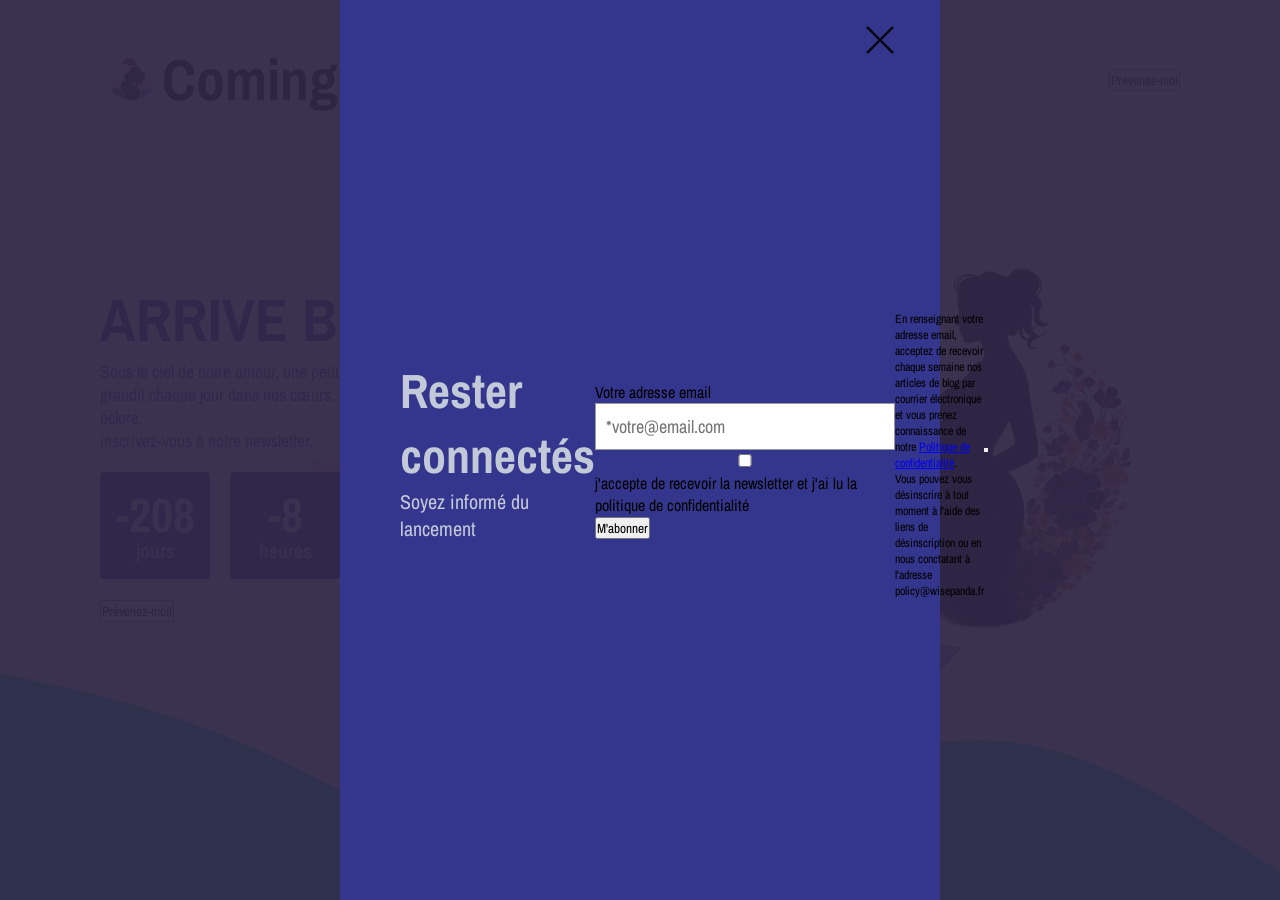
==== commit b90b4b9f: "add post method on form" ====
--- a/index.html
+++ b/index.html
@@ -104,17 +104,28 @@
     </section>
 
     <!-- Newsletter -->
-     <section class="newsletter">
+     <section id="newsletter" class="newsletter active">
         <div class="newsletter__tittle">
             <h2>Rester connectés</h2>
             <p>Soyez informé du lancement</p>
         </div>
         <!-- Formulaire d'abonnement à la newsletter -->
         <div class=" newsletter__form ">
-            <form action="">
-                <input type="email" name="" placeholder="*votre@email.com" required>
-                <input type="submit" value="M'abonner">
+
+
+
+
+            <form action="" method="" enctype="" aria-label="Formulaire d'inscription à la newsletter">
+                <label for="email">Votre adresse email</label>
+                <input type="email" id="email" name="email" placeholder="*votre@email.com" required aria-required="true" autocomplete="email">
+           <div class="consent-checkbox">
+            <input type="checkbox" name="consent" id="consent" required>
+            <label for="consent">j'accepte de recevoir la newsletter et j'ai lu la politique de confidentialité</label>
+           </div>
+           <button type="submit">M'abonner</button>
             </form>
+
+
 
         </div>
         <!-- Politique de confidentialité RGPD -->
@@ -142,7 +153,7 @@
     <!-- FOOTER -->
 
     <footer>
-        <div class="copy">Tous droits réservés &copy; <a href="#" target="_blank">hely@tam</a> | 2025-<span id="current_year">     </span>
+        <div class="copy">Tous droits réservés &copy; <a href="#" target="_blank">hely@tam</a> | 2025-<span id="current_year"></span>
         </div>
 
     </footer>
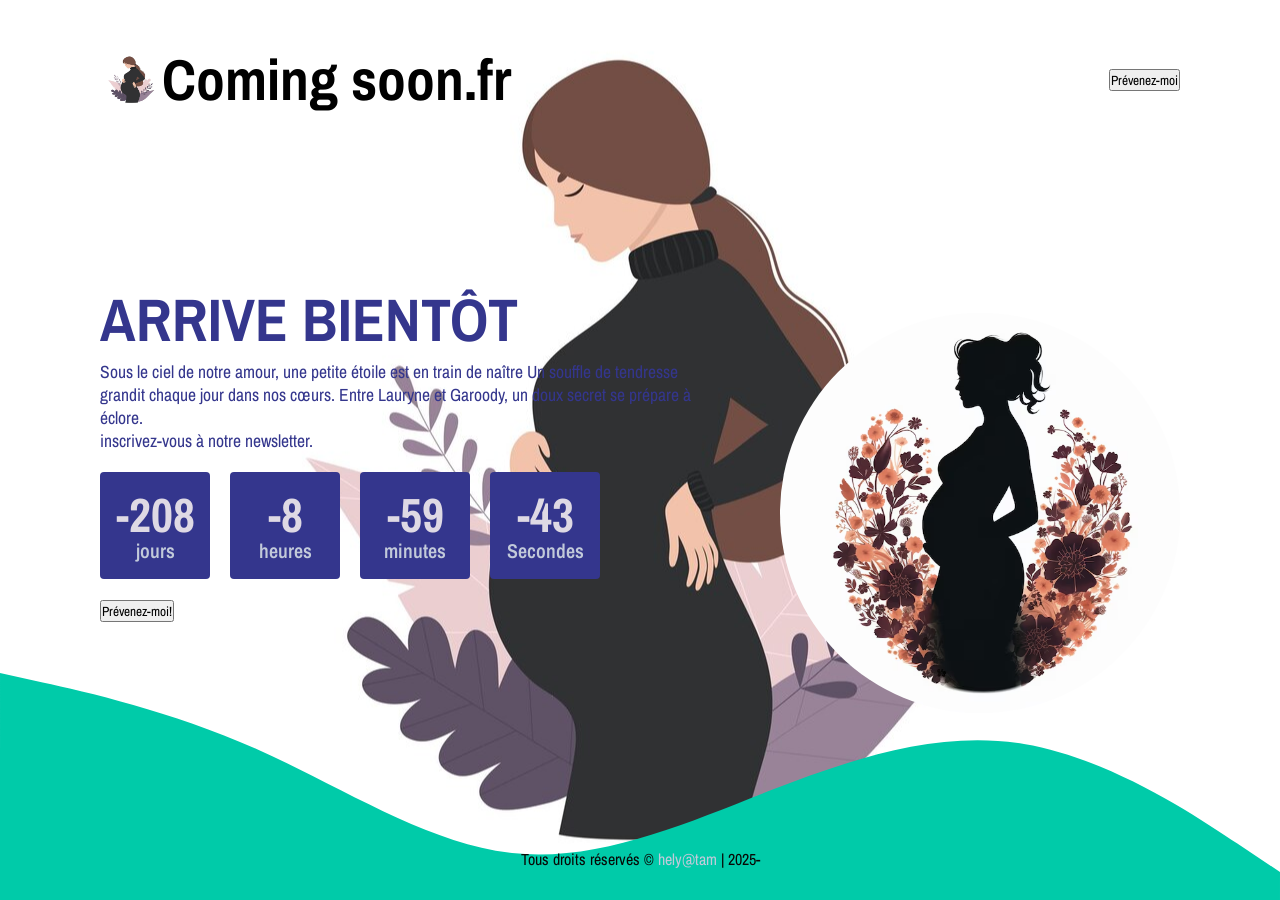
==== commit ed22bd9c: "modif the styele css" ====
--- a/index.html
+++ b/index.html
@@ -40,7 +40,12 @@
     <header>
         <!-- LOGO du site wisepanda.fr -->
         <a href="#" class="logo">
-            <img class="logo__img" src="./img/section/logo-femme.jpg" alt="logo de WisePanda.fr">
+            <img class="logo__img" src="./img/section/logo-femme.webp" alt="logo de WisePanda.fr"
+            width="128"
+            height="128"
+            loading="eager"
+            decoding="sync">
+            
             <span class="logo__text">  
                 <h1>Coming soon.fr</h1></span>
         </a>
@@ -52,8 +57,6 @@
                 </li>
             </ul>
         </nav>
-
-
     </header>
 
     <main> 
@@ -99,12 +102,19 @@
         </div>
         <!-- IMAGE du panda ramen -->
         <div class="imgBox">
-            <img src="./img/section/femme2.jpg" alt="panda qui mange des ramens sur le ventre">
+            <img src="./img/section/femme2.jpg" alt="panda qui mange des ramens sur le ventre"
+            decoding="async"
+           sizes="(max-width: 768px) 300px, max-width: 1200px 1200px 1200px" 
+           srcset="./img/section/femme2.jpg 300w, ./img/section/femme2.jpg 992w,
+           ./img/section/femme2.jpg 1200px" >
+
+
+
         </div>
     </section>
 
     <!-- Newsletter -->
-     <section id="newsletter" class="newsletter active">
+     <section id="newsletter" class="newsletter">
         <div class="newsletter__tittle">
             <h2>Rester connectés</h2>
             <p>Soyez informé du lancement</p>
@@ -112,10 +122,7 @@
         <!-- Formulaire d'abonnement à la newsletter -->
         <div class=" newsletter__form ">
 
-
-
-
-            <form action="" method="" enctype="" aria-label="Formulaire d'inscription à la newsletter">
+            <form action="https://api.wisepanda.fr/newsletter/subscribe" method="post" enctype="" aria-label="Formulaire d'inscription à la newsletter">
                 <label for="email">Votre adresse email</label>
                 <input type="email" id="email" name="email" placeholder="*votre@email.com" required aria-required="true" autocomplete="email">
            <div class="consent-checkbox">
--- a/assets/css/style.css
+++ b/assets/css/style.css
@@ -71,16 +71,6 @@
     list-style: none;
 }
 
-/* 
-header nav ul li a {
-    color: var(--couleur-titre);
-font-size: 1.1 rem;
-text-decoration: none;
-}
-
-header nav ul a:hover {
-    color: var(--couleur-secondaire);
-} */
 
 header nav ul li a {
     background: var(--couleur-secondaire);
@@ -167,7 +157,7 @@
     position: relative;
     max-width: 400px;
     width: 100%;
-    margin-top: 0px;
+    margin-top: 130px;
     z-index: 2;
     border-radius: 90%;
 }
@@ -363,13 +353,11 @@
         font-size: 0.65rem;
         letter-spacing: 1px;
         padding: 15px;
-        position: relative;
-        top: -10px;
     }
 
     section .imgBox img {
         margin-top: 50px;
-        width: 200px;
+        
         bottom: 45px;
     }
 
@@ -491,7 +479,6 @@
 
     section .imgBox img {
         margin-top: 0;
-        width: 300px;
         bottom: 45px;
     }
 
@@ -725,8 +712,8 @@
 
     section .imgBox img {
         margin-top: -55px;
-        margin-top: 500px;
-        width: 700px;
+        
+      
     }
 
     section .wave {
@@ -737,7 +724,6 @@
     footer {
         font-size: 1.5rem;
     }
-
 }
 
 /* Extra Large devices (Large desktops, 1200px and up) */
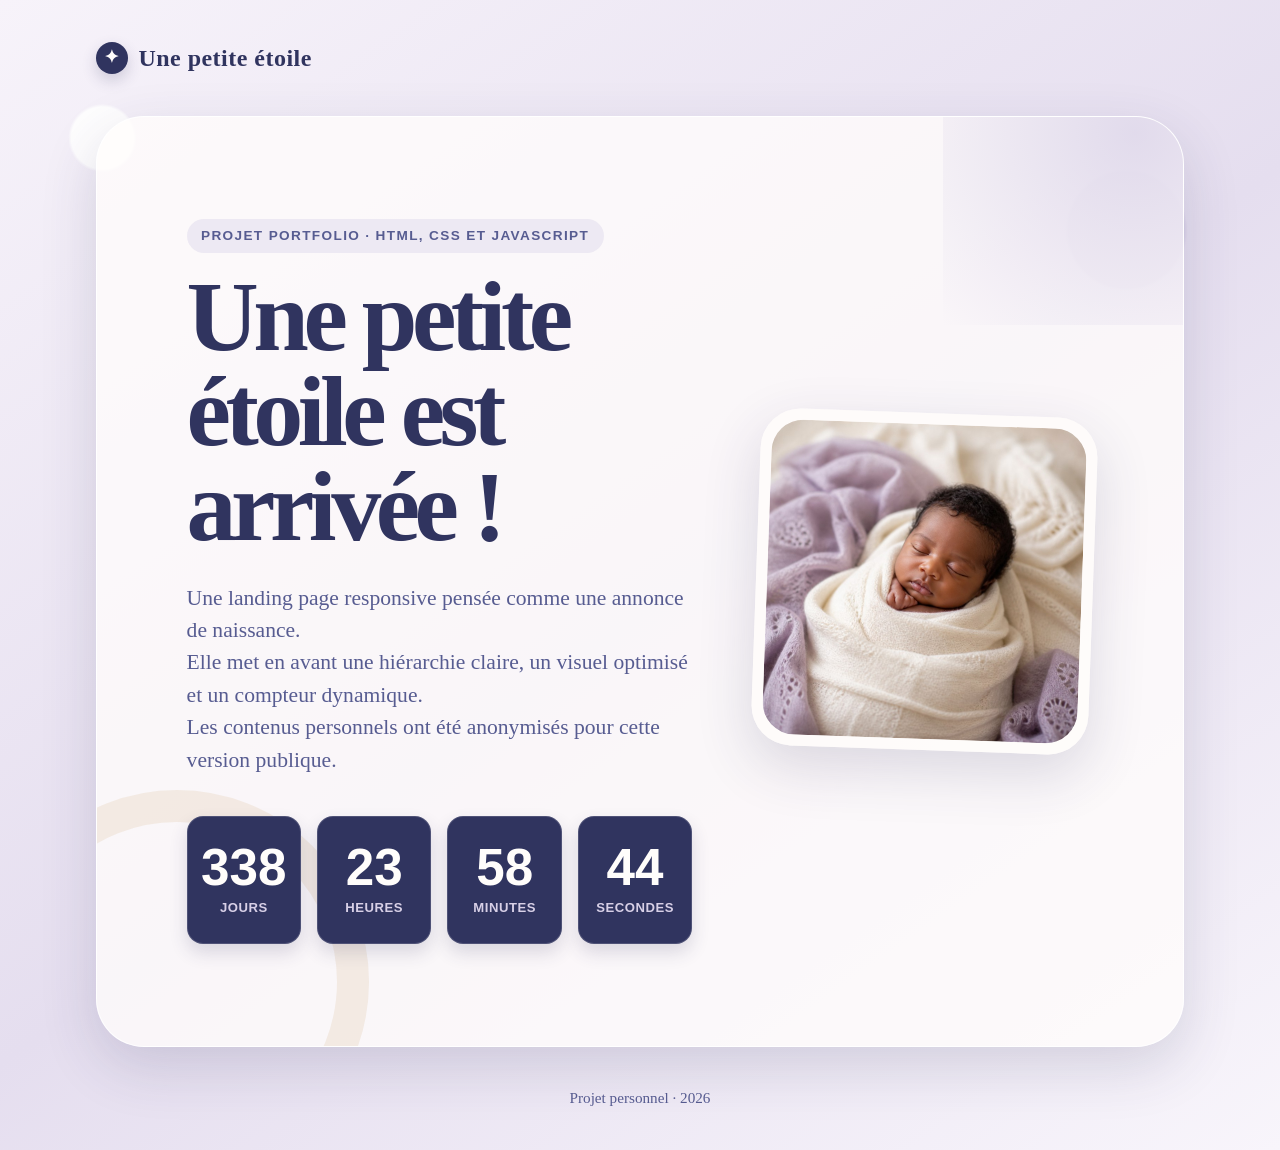
==== commit 3c77cc0f: "Publish version" ====
--- a/index.html
+++ b/index.html
@@ -4,172 +4,79 @@
 <head>
     <meta charset="UTF-8">
     <meta name="viewport" content="width=device-width, initial-scale=1.0">
+    <meta name="description" content="Projet de page d'annonce de naissance responsive, conçu en HTML, CSS et JavaScript.">
+    <meta name="theme-color" content="#34368d">
+    <title>Annonce de naissance | Projet portfolio</title>
 
-    <!-- HTML Meta Tags -->
-    <title>WisePanda.fr |Formation de site web en ligne !</title>
-    <title>WisePanda.fr | formation création de site en ligne !</title>
-    <meta name="description"
-        content="WisePanda.fr est un site web dédié à la formation liée au monde du web. Créer votre business en ligne, améliorer vos compétences web gratuitement dès à présent ">
+    <meta property="og:type" content="website">
+    <meta property="og:title" content="Annonce de naissance | Projet portfolio">
+    <meta property="og:description" content="Une landing page responsive conçue en HTML, CSS et JavaScript.">
 
-    <!-- Facebook Meta Tags -->
-    <meta property="og:url" content="https://www.WisePanda.fr/">
-    <meta property="og:type" content="website">
-    <meta property="og:title" content="WisePanda.fr | formation création de site en ligne !">
-    <meta property="og:description"
-        content="WisePanda.fr est un site web dédié à la formation liée au monde du web. Créer votre business en ligne, améliorer vos compétences web gratuitement dès à présent ">
-    <meta property="og:image" content="./img/og-wisepanda.fr.png">
+    <meta name="twitter:card" content="summary">
+    <meta name="twitter:title" content="Annonce de naissance | Projet portfolio">
+    <meta name="twitter:description" content="Une landing page responsive conçue en HTML, CSS et JavaScript.">
 
-    <!-- Twitter Meta Tags -->
-    <meta name="twitter:card" content="summary_large_image">
-    <meta property="twitter:domain" content="WisePanda.fr">
-    <meta property="twitter:url" content="https://www.WisePanda.fr/">
-    <meta name="twitter:title" content="WisePanda.fr | formation création de site en ligne !">
-    <meta name="twitter:description"
-        content="WisePanda.fr est un site web dédié à la formation liée au monde du web. Créer votre business en ligne, améliorer vos compétences web gratuitement dès à présent ">
-    <meta name="twitter:image" content="img/og-wisepanda.fr.png">
+    <link rel="icon" href="./favicon.svg" type="image/svg+xml">
+    <link rel="stylesheet" href="./assets/css/style.css">
+</head>
 
-    <!-- Meta Tags Generated via https://www.opengraph.xyz -->
-
-    <!-- favicon -->
-    <link rel="shortcut icon" href="./img/favicon/favicon.svg" type="image/x-icon">
-    <!-- css -->
-    <link rel="stylesheet" href="./assets/css/style.css">
-
-</head>
-<body>
-    <header>
-        <!-- LOGO du site wisepanda.fr -->
-        <a href="#" class="logo">
-            <img class="logo__img" src="./img/section/logo-femme.webp" alt="logo de WisePanda.fr"
-            width="128"
-            height="128"
-            loading="eager"
-            decoding="sync">
-            
-            <span class="logo__text">  
-                <h1>Coming soon.fr</h1></span>
+<body id="top">
+    <header class="site-header">
+        <a href="#top" class="brand" aria-label="Retour en haut de page">
+            <span class="brand__mark" aria-hidden="true">✦</span>
+            <span>Une petite étoile</span>
         </a>
-        <!-- Premier bouton call-to-action -->
-        <nav>
-            <ul>
-                <li>
-                    <button  class="b show__newsletter" > Prévenez-moi</button>
-                </li>
-            </ul>
-        </nav>
     </header>
 
-    <main> 
-    <!-- SECTION PRINCIPAL -->
-    <section>
-        <!-- IMAGE SVG WAVE -->
+    <main>
+        <section class="hero" aria-labelledby="hero-title">
+            <div class="hero__content">
+                <p class="eyebrow">Projet portfolio · HTML, CSS et JavaScript</p>
+                <h1 id="hero-title">Une petite étoile est arrivée&nbsp;!</h1>
+                <p class="hero__message">
+                    Une landing page responsive pensée comme une annonce de naissance.<br>
+                    Elle met en avant une hiérarchie claire, un visuel optimisé et un compteur dynamique.<br>
+                    Les contenus personnels ont été anonymisés pour cette version publique.
+                </p>
 
-        <svg class="wave" xmlns="http://www.w3.org/2000/svg" viewBox="0 0 1440 320">
-            <path fill="#00cba9" fill-opacity="1"
-                d="M0,64L48,74.7C96,85,192,107,288,149.3C384,192,480,256,576,266.7C672,277,768,235,864,197.3C960,160,1056,128,1152,144C1248,160,1344,224,1392,256L1440,288L1440,320L1392,320C1344,320,1248,320,1152,320C1056,320,960,320,864,320C768,320,672,320,576,320C480,320,384,320,288,320C192,320,96,320,48,320L0,320Z">
-            </path>
-        </svg>
-        </path>
-        </svg>
-        <!-- CONTENU LANDING-PAGE -->
-        <div class="contentBox">
-            <h2>Arrive bientôt </h2>
-            <p>Sous le ciel de notre amour, une petite étoile est en train de naître
-Un souffle de tendresse grandit chaque jour dans nos cœurs.
-Entre Lauryne et Garoody, un doux secret se prépare à éclore.
-                <br>inscrivez-vous à notre
-                newsletter.
-            </p>
-
-            <!-- compteur de jours restant en javascript -->
-            <div class="countDown">
-                <div class="time">
-                    <div id="jour" class="day">220</div> <span>jours</span>
-                </div>
-                <div class="time">
-                    <div id="heure" class="hour">24</div> <span>heures</span>
-                </div>
-                <div class="time">
-                    <div id="minute" class="minute">220</div> <span>minutes</span>
+                <!-- Date fictive utilisée uniquement pour démontrer le compteur JavaScript. -->
+                <div class="arrival-counter" data-arrival-date="2026-01-01T00:00:00+01:00" aria-label="Compteur de démonstration">
+                    <div class="time-card">
+                        <span id="jour">00</span>
+                        <span>jours</span>
+                    </div>
+                    <div class="time-card">
+                        <span id="heure">00</span>
+                        <span>heures</span>
+                    </div>
+                    <div class="time-card">
+                        <span id="minute">00</span>
+                        <span>minutes</span>
+                    </div>
+                    <div class="time-card">
+                        <span id="seconde">00</span>
+                        <span>secondes</span>
+                    </div>
                 </div>
 
-                <div class="time">
-                    <div id="seconde" class="second">45</div> <span>Secondes</span>
-                </div>
+                <noscript>
+                    <p class="noscript-message">Activez JavaScript pour voir le compteur de démonstration.</p>
+                </noscript>
             </div>
-            <!-- Deuxième bouton call-to-action -->
-            <button class="btn show__newsletter" href="#"> Prévenez-moi!</button>
-        </div>
-        <!-- IMAGE du panda ramen -->
-        <div class="imgBox">
-            <img src="./img/section/femme2.jpg" alt="panda qui mange des ramens sur le ventre"
-            decoding="async"
-           sizes="(max-width: 768px) 300px, max-width: 1200px 1200px 1200px" 
-           srcset="./img/section/femme2.jpg 300w, ./img/section/femme2.jpg 992w,
-           ./img/section/femme2.jpg 1200px" >
 
-
-
-        </div>
-    </section>
-
-    <!-- Newsletter -->
-     <section id="newsletter" class="newsletter">
-        <div class="newsletter__tittle">
-            <h2>Rester connectés</h2>
-            <p>Soyez informé du lancement</p>
-        </div>
-        <!-- Formulaire d'abonnement à la newsletter -->
-        <div class=" newsletter__form ">
-
-            <form action="https://api.wisepanda.fr/newsletter/subscribe" method="post" enctype="" aria-label="Formulaire d'inscription à la newsletter">
-                <label for="email">Votre adresse email</label>
-                <input type="email" id="email" name="email" placeholder="*votre@email.com" required aria-required="true" autocomplete="email">
-           <div class="consent-checkbox">
-            <input type="checkbox" name="consent" id="consent" required>
-            <label for="consent">j'accepte de recevoir la newsletter et j'ai lu la politique de confidentialité</label>
-           </div>
-           <button type="submit">M'abonner</button>
-            </form>
-
-
-
-        </div>
-        <!-- Politique de confidentialité RGPD -->
-        <div class="newsletter__policy">
-            <p>En renseignant votre adresse email, acceptez de recevoir chaque semaine nos articles de blog par courrier
-                électronique et vous prenez connaissance de notre <a href="#">Politique de confidentialité</a>.
-            </p>
-            <p>
-                Vous pouvez vous désinscrire à tout moment à l'aide des liens de désinscription ou en nous conctatant à
-                l'adresse policy@wisepanda.fr </p>
-
-        </div>
-        <!-- image pour la fermeture du formulaire -->
-    <button> <img class="close show__newsletter" src="./img/section/close.png" alt="ima ge fermeture formulaire"> </button>               
-    </div>
-
-   </section>
-
-
-
- </main>
-
-
-
-    <!-- FOOTER -->
+            <figure class="baby-photo">
+                <img src="./assets/images/bebe-endormi.jpg" alt="Bébé endormi, emmailloté dans une couverture claire" width="900" height="900" loading="eager" decoding="async">
+            </figure>
+        </section>
+    </main>
 
     <footer>
-        <div class="copy">Tous droits réservés &copy; <a href="#" target="_blank">hely@tam</a> | 2025-<span id="current_year"></span>
-        </div>
-
+        <p>
+            Projet personnel · <span id="current-year"></span>
+        </p>
     </footer>
 
-
-    <!-- MON SCRIPT JS -->
-
-    <script src="./assets/js/main.js">
-    </script>
+    <script src="./assets/js/main.js"></script>
 </body>
 
-</html>+</html>
--- a/assets/css/style.css
+++ b/assets/css/style.css
@@ -1,730 +1,316 @@
-/* Police */
-
-@import url(https://fonts.googleapis.com/css2?family=Archivo+Narrow:ital,wght@0,400..700;1,400..700&display=swap%27);
-
-/* COLOR VARIABLE */
 :root {
-    --couleur-principal: #c2cada;
-    --couleur-secondaire: #ded9e4;
-    --couleur-titre: #34368d;
-    --couleur-alt: #c79a47;
-    --couleur-footer: #080805;
-    
-
-}
-
-/* GENERAL */
+    --ink: #30345f;
+    --ink-soft: #575c91;
+    --lilac: #e9e5f1;
+    --lilac-deep: #d8d0e7;
+    --cream: #fffdfb;
+    --gold: #bd8a45;
+    --shadow: 0 1.25rem 3.5rem rgba(48, 52, 95, 0.16);
+}
 
 * {
+    box-sizing: border-box;
+}
+
+html {
+    scroll-behavior: smooth;
+}
+
+body {
+    min-height: 100svh;
     margin: 0;
-    padding: 0;
-    box-sizing: border-box;
-    font-family: 'Archivo Narrow', sans-serif;
-}
-
-
-body {
-    background-image: url(./../../img/section/femme.jpg);
-    background-repeat: no-repeat;
-    background-position: center;
-}
-
-/* header */
-header {
+    overflow-x: hidden;
+    color: var(--ink);
+    font-family: Georgia, "Times New Roman", serif;
+    line-height: 1.5;
+    background:
+        radial-gradient(circle at 8% 12%, rgba(255, 255, 255, 0.9) 0 2%, transparent 2.2%),
+        radial-gradient(circle at 88% 20%, rgba(216, 208, 231, 0.8) 0 4%, transparent 4.2%),
+        linear-gradient(145deg, #f7f3fa 0%, #e5deef 52%, #f8f5fb 100%);
+}
+
+a {
+    color: inherit;
+}
+
+:focus-visible {
+    outline: 3px solid var(--gold);
+    outline-offset: 4px;
+}
+
+.site-header {
+    width: min(100% - 2rem, 68rem);
+    margin: 0 auto;
+    padding: clamp(1.25rem, 4vw, 2.5rem) 0;
+}
+
+.brand {
+    display: inline-flex;
+    align-items: center;
+    flex-wrap: wrap;
+    gap: 0.65rem;
+    color: var(--ink);
+    font-size: clamp(1.15rem, 2.5vw, 1.5rem);
+    font-weight: 700;
+    letter-spacing: 0.02em;
+    text-decoration: none;
+}
+
+.brand > :last-child {
+    min-width: 0;
+}
+
+.brand__mark {
+    display: grid;
+    place-items: center;
+    width: 2rem;
+    height: 2rem;
+    color: var(--cream);
+    font-family: Arial, sans-serif;
+    font-size: 1.1rem;
+    line-height: 1;
+    background: var(--ink);
+    border-radius: 50%;
+    box-shadow: 0 0.4rem 0.9rem rgba(48, 52, 95, 0.2);
+}
+
+main {
+    width: min(100% - 2rem, 68rem);
+    margin: 0 auto;
+}
+
+.hero {
+    position: relative;
+    display: grid;
+    grid-template-columns: minmax(0, 1.2fr) minmax(15rem, 0.8fr);
+    align-items: center;
+    min-height: min(43rem, calc(100svh - 8rem));
+    gap: clamp(2rem, 5vw, 5rem);
+    padding: clamp(2.5rem, 8vw, 6.5rem) clamp(1.25rem, 7vw, 6rem);
+    overflow: hidden;
+    background: rgba(255, 253, 251, 0.78);
+    border: 1px solid rgba(255, 255, 255, 0.9);
+    border-radius: clamp(1.5rem, 4vw, 3rem);
+    box-shadow: var(--shadow);
+}
+
+.hero::before,
+.hero::after {
     position: absolute;
-    top: 0;
-    left: 0;
+    z-index: 0;
+    display: block;
+    content: "";
+    pointer-events: none;
+}
+
+.hero::before {
+    top: -11rem;
+    right: -9rem;
+    width: 24rem;
+    height: 24rem;
+    background: radial-gradient(circle, rgba(216, 208, 231, 0.72), rgba(216, 208, 231, 0));
+}
+
+.hero::after {
+    bottom: -8rem;
+    left: -7rem;
+    width: 20rem;
+    height: 20rem;
+    border: 2rem solid rgba(189, 138, 69, 0.12);
+    border-radius: 50%;
+}
+
+.hero__content {
+    position: relative;
+    z-index: 1;
+    width: min(100%, 44rem);
+    text-align: left;
+}
+
+.eyebrow {
+    display: inline-block;
+    margin: 0;
+    padding: 0.4rem 0.9rem;
+    color: var(--ink-soft);
+    font-family: Arial, sans-serif;
+    font-size: clamp(0.72rem, 1.5vw, 0.85rem);
+    font-weight: 700;
+    letter-spacing: 0.1em;
+    text-transform: uppercase;
+    background: rgba(233, 229, 241, 0.75);
+    border-radius: 999px;
+}
+
+h1 {
+    max-width: 12ch;
+    margin: 1rem 0 0;
+    font-size: clamp(2.8rem, 9vw, 6.25rem);
+    font-weight: 700;
+    line-height: 0.95;
+    letter-spacing: -0.055em;
+}
+
+.hero__message {
+    max-width: 38rem;
+    margin: clamp(1.25rem, 3vw, 1.75rem) 0 0;
+    color: var(--ink-soft);
+    font-size: clamp(1.05rem, 2.5vw, 1.35rem);
+}
+
+.arrival-counter {
+    display: grid;
+    grid-template-columns: repeat(4, minmax(5.25rem, 1fr));
+    gap: clamp(0.5rem, 1.5vw, 1rem);
+    max-width: 39rem;
+    margin: clamp(1.75rem, 4vw, 2.5rem) 0 0;
+}
+
+.time-card {
+    display: grid;
+    align-content: center;
+    justify-items: center;
+    min-height: clamp(6.7rem, 13vw, 8rem);
+    padding: 0.7rem 0.4rem;
+    color: var(--cream);
+    background: var(--ink);
+    border: 1px solid rgba(255, 255, 255, 0.15);
+    border-radius: 1rem;
+    box-shadow: 0 0.55rem 1.1rem rgba(48, 52, 95, 0.16);
+}
+
+.time-card > :first-child {
+    font-family: Arial, sans-serif;
+    font-size: clamp(1.9rem, 5vw, 3.2rem);
+    font-weight: 700;
+    line-height: 1;
+}
+
+.time-card > :last-child {
+    margin-top: 0.35rem;
+    color: var(--lilac-deep);
+    font-family: Arial, sans-serif;
+    font-size: clamp(0.7rem, 1.5vw, 0.82rem);
+    font-weight: 700;
+    letter-spacing: 0.04em;
+    text-transform: uppercase;
+}
+
+.noscript-message {
+    margin: 1rem 0 0;
+    color: var(--ink-soft);
+    font-size: clamp(0.95rem, 2vw, 1.1rem);
+    font-style: italic;
+}
+
+.baby-photo {
+    position: relative;
+    z-index: 1;
+    justify-self: end;
+    width: min(100%, 25rem);
+    margin: 0;
+    padding: clamp(0.45rem, 1vw, 0.7rem);
+    background: rgba(255, 253, 251, 0.82);
+    border-radius: clamp(1.5rem, 4vw, 2.5rem);
+    box-shadow: var(--shadow);
+    transform: rotate(2deg);
+}
+
+.baby-photo img {
+    display: block;
     width: 100%;
-    padding: 40px 100px;
-    display: flex;
-    justify-content: space-between;
-    align-items: center;
-    z-index: 9999;
-}
-
-
-header .logo {
-    position: relative;
-    display: flex;
-    align-items: center;
-    color: var (var(--couleur-titre));
-    font-size: 1.8rem;
-    text-decoration: none;
-    font-weight: 600;
-
-}
-
-
-header .logo .logo__img {
-    width: 50px;
-    height: 50px;
-    margin: 6px;
-}
-
-
-header nav ul {
-    position: relative;
-    display: flex;
-}
-
-header nav ul li {
-    list-style: none;
-}
-
-
-header nav ul li a {
-    background: var(--couleur-secondaire);
-    color: var(--couleur-titre);
-    font-size: 1 .25rem;
-    letter-spacing: 2px;
-    padding: 15px 35px;
-    text-decoration: none;
-    border-radius: 40px;
-}
-
-
-/* SECTION PRINCIPAL */
-section {
-    position: relative;
-    display: flex;
-    justify-content: space-between;
-    align-items: center;
-    min-height: 100vh;
-    padding: 0 100px;
-}
-
-section .contentBox {
-    position: relative;
-    max-width: 600px;
-    z-index: 1000;
-}
-
-section .contentBox h2 {
-    font-size: 3.75rem;
-    color: var(--couleur-titre);
-    text-transform: uppercase;
-}
-
-section .contentBox p {
-    font-size: 1.1rem;
-    color: var(--couleur-titre);
-}
-
-section .contentBox .countDown {
-    display: flex;
-    margin: 20px 0;
-}
-
-section .contentBox .countDown .time {
-    display: flex;
-    justify-content: center;
-    align-items: center;
-    flex-direction: column;
-    background-color: var(--couleur-titre);
-    margin-right: 20px;
-    font-size: 3rem;
-    min-width: 110px;
-    font-weight: 700;
-    padding: 10px 5px 15px;
-    border-radius: 4px;
-    color: var(--couleur-secondaire);
-}
-
-
-
-section .contentBox .countDown .time span {
-    margin-top: -10px;
-    font-size: 1.25rem;
-    font-weight: 600;
-    color: var(--couleur-principal);
-}
-
-section .contentBox a {
-    position: relative;
-    margin-top: 10px;
-    display: inline-block;
-    background: var(--couleur-secondaire);
-    color: var(--couleur-titre);
-    font-size: 1 .25rem;
-    letter-spacing: 2px;
-    padding: 15px 35px;
-    text-decoration: none;
-    border-radius: 40px;
-}
-
-
-section .imgBox img {
-    position: relative;
-    max-width: 400px;
-    width: 100%;
-    margin-top: 130px;
-    z-index: 2;
-    border-radius: 90%;
-}
-
-section .wave {
-    position: absolute;
-    bottom: 0;
-    right: 0;
-    z-index: 1;
-    pointer-events: none;
-}
-
-/* NEWSLETTER */
-
-.newsletter {
-    position: fixed;
-    top: 50%;
-    left: 50%;
-    width: 600px;
-    padding: 60px;
-    background: var(--couleur-titre);
-    z-index: 10000;
-    box-shadow: 0 0 0 100vh rgba(49, 39, 71, 0.95);
-    transform: translate(-50%, -50%);
-    -webkit-transform: translate(-50%, -50%);
-    visibility: hidden;
-    opacity: 0;
-    transition: 0.5s;
-
-}
-
-.newsletter.active {
-    visibility: visible;
-    opacity: 1;
-}
-
-.newsletter .newsletter__tittle h2 {
-    font-size: 3rem;
-    color: var(--couleur-principal);
-}
-
-.newsletter .newsletter__tittle p {
-    font-size: 1.25rem;
-    color: var(--couleur-principal);
-}
-
-.newsletter .newsletter__form {
-    margin-top: 20px;
-}
-
-.newsletter .newsletter__form input {
-    padding: 10px;
-    border: 1px solid#999;
-    width: 300px;
-    font-size: 1.125rem;
-    outline: none;
-}
-
-.newsletter .newsletter__form input[type="submit"] {
-    padding: 10px;
-    outline: none;
-    width: 140px;
-    color: var(--couleur-titre);
-    background: var(--couleur-secondaire);
-    border: 1px solid var(--couleur-secondaire);
-    letter-spacing: 2px;
-    box-sizing: border-box;
-    cursor: pointer;
-}
-
-.newsletter .newsletter__policy {
-    margin-top: 10px;
-}
-
-.newsletter .newsletter__policy p {
-    font-size: 0.75rem;
-}
-
-.newsletter .close {
-    position: absolute;
-    top: 20px;
-    right: 40px;
-    width: 40px;
-    height: 40px;
-    cursor: pointer;
-}
-
-/* FOOTER */
+    height: auto;
+    aspect-ratio: 1;
+    object-fit: cover;
+    border-radius: clamp(1.1rem, 3vw, 2rem);
+}
 
 footer {
-    position: relative;
-    display: flex;
-    justify-content: center;
-    align-content: center;
-}
-
-
-footer .copy {
-    position: absolute;
-    bottom: 30px;
-    bottom: 30px;
-    color: var(--couleur-footer);
-    z-index: 1000;
-}
-
-footer .copy a {
-    text-decoration: none;
-    color: var(--couleur-principal);
-}
-
-footer .copy a:hover {
-    text-decoration: underline;
-    color: var(--couleur-principal);
-}
-
-
-/* The responsive part */
-
-/* Using MiN-WIDTH / Utilisation et min-width */
-
-/* Extra small devices (portrait phones, Less than 320px) */
-@media (max-width: 380.98px) {
-
-    /* HEADER */
-    header {
-        flex-direction: column;
-        justify-content: center;
-        align-items: center;
-
-    }
-
-    header nav {
-        margin-top: 20px;
-    }
-
-    header nav ul li a {
-        font-size: 0.75rem;
-        letter-spacing: 1px;
-        padding: 10px 10px;
-        position: relative;
-        top: -20px;
-    }
-
-    /* MAIN SECTION */
-    section {
-        flex-direction: column;
-        padding-top: 160px;
-        height: auto;
-    }
-
-    section .contentBox {
-        display: flex;
-        flex-direction: column;
-        align-items: center;
-    }
-
-    section .contentBox h2 {
-        font-size: 1.6rem;
+    width: min(100% - 2rem, 68rem);
+    margin: 0 auto;
+    padding: clamp(1.5rem, 4vw, 2.5rem) 0;
+    color: var(--ink-soft);
+    font-size: 0.95rem;
+    text-align: center;
+}
+
+footer p {
+    margin: 0;
+}
+
+footer a {
+    color: var(--ink);
+    font-weight: 700;
+}
+
+@media (max-width: 820px) {
+    .hero {
+        grid-template-columns: 1fr;
+        min-height: auto;
         text-align: center;
-        line-height: 1.1;
-    }
-
-    section .contentBox p {
-        font-size: 0.85rem;
+    }
+
+    .hero__content {
         text-align: center;
-        margin-top: 10px;
-    }
-
-    section .contentBox .countDown {
-        margin: 10px 0px;
-        flex-direction: column;
-        justify-content: center;
-        align-items: center;
-    }
-
-    section .contentBox .countDown .time {
-        margin-top: 5px;
-        margin-right: 0px;
-        font-size: 1.5rem;
-        border-radius: 50%;
-    }
-
-    section .contentBox .countDown .time span {
-        font-size: 1.1rem;
-    }
-
-    section .contentBox a {
-        width: 100px;
-        margin-top: 50px;
-        display: flex;
-        justify-content: center;
-        align-items: center;
-        font-size: 0.65rem;
-        letter-spacing: 1px;
-        padding: 15px;
-    }
-
-    section .imgBox img {
-        margin-top: 50px;
-        
-        bottom: 45px;
-    }
-
-    section .wave {
-        width: 870px;
-    }
-
-    /* newsletter */
-    .newsletter {
-        width: 80%;
-        padding: 30px;
-        text-align: center;
-    }
-
-    .newsletter .newsletter__tittle h2 {
-        font-size: 1.5rem;
-        line-height: 1;
-    }
-
-    .newsletter .newsletter__tittle p {
-        font-size: 0.95rem;
-        line-height: 1;
-        margin-top: 10px;
-    }
-
-    .newsletter .newsletter__form input {
-        width: 80%;
-        font-size: 0.9rem;
-    }
-
-    .newsletter .newsletter__form input [type="submit"] {
-        margin-top: 10px;
-        width: 80%;
-    }
-
-    .newsletter .close {
-        top: 10px;
-        right: 10px;
-        width: 25px;
-        height: 25px;
-    }
-
-    /* FOOTER */
+    }
+
+    h1,
+    .hero__message,
+    .arrival-counter,
+    .noscript-message {
+        margin-right: auto;
+        margin-left: auto;
+    }
+
+    .baby-photo {
+        justify-self: center;
+        width: min(100%, 22rem);
+        transform: rotate(0);
+    }
+}
+
+@media (max-width: 620px) {
+    .site-header,
+    main,
     footer {
-        font-size: 0.85rem;
-    }
-}
-
-/* Small devices (landscape phones, 381px and up) */
-@media (min-width: 381px) and (max-width:575.98px) {
-
-    /* HEADER */
-    header {
-        flex-direction: column;
-        justify-content: center;
-        align-items: center;
-    }
-
-    header nav {
-        margin-top: 20px;
-    }
-
-    header nav ul li a {
-        font-size: 1.25rem;
-        letter-spacing: 1.5px;
-        padding: 12px 8px;
-    }
-
-    /* MAIN SECTION */
-    section {
-        flex-direction: column;
-        padding-top: 180px;
-        height: auto;
-    }
-
-    section .contentBox {
-        display: flex;
-        flex-direction: column;
-        align-items: center;
-    }
-
-    section .contentBox h2 {
-        font-size: 2.5rem;
-        text-align: center;
-    }
-
-    section .contentBox p {
-        font-size: 1.5rem;
-        text-align: center;
-        margin-top: 10px;
-    }
-
-    section .contentBox .countDown {
-        flex-direction: column;
-        justify-content: center;
-        align-items: center;
-    }
-
-    section .contentBox .countDown .time {
-        margin-top: 10px;
-        margin-right: 0px;
-        font-size: 3rem;
-    }
-
-    section .contentBox .countDown .time span {
-        font-size: 1.2rem;
-    }
-
-    section .contentBox a {
-        width: 200px;
-        margin-top: 0px;
-        display: flex;
-        justify-content: center;
-        align-items: center;
-        font-size: 1.25rem;
-        letter-spacing: 1.5px;
-        padding: 15px;
-    }
-
-    section .imgBox img {
-        margin-top: 0;
-        bottom: 45px;
-    }
-
-    section .wave {
-        width: 870px;
-    }
-
-    /* newsletter */
-    .newsletter {
-        width: 80%;
-        padding: 30px;
-        text-align: center;
-    }
-
-    .newsletter .newsletter__tittle h2 {
-        font-size: 1.5rem;
-        line-height: 1;
-    }
-
-    .newsletter .newsletter__tittle p {
-        font-size: 0.95rem;
-        line-height: 1;
-        margin-top: 10px;
-    }
-
-    .newsletter .newsletter__form input {
-        width: 80%;
-        font-size: 0.9rem;
-    }
-
-    .newsletter .newsletter__form input [type="submit"] {
-        margin-top: 10px;
-        width: 80%;
-    }
-
-    .newsletter .close {
-        top: 10px;
-        right: 10px;
-        width: 25px;
-        height: 25px;
-    }
-}
-
-
-
-/* Small devices (landscape phones, 576px and up) */
-@media (min-width: 576px) and (max-width:767.98px) {
-
-    /* HEADER */
-    header {
-        flex-direction: column;
-        justify-content: center;
-        align-items: center;
-    }
-
-    header nav {
-        margin-top: 20px;
-    }
-
-    header nav ul li a {
-        font-size: 0.75rem;
-        letter-spacing: 1.5px;
-        padding: 12px 8px;
-    }
-
-    /* MAIN SECTION */
-    section {
-        flex-direction: column;
-        padding-top: 180px;
-        height: auto;
-    }
-
-    section .contentBox {
-        display: flex;
-        flex-direction: column;
-        align-items: center;
-    }
-
-    section .contentBox h2 {
-        font-size: 2.5rem;
-        text-align: center;
-    }
-
-    section .contentBox p {
-        font-size: 1.5rem;
-        text-align: center;
-        margin-top: 10px;
-    }
-
-    section .contentBox .countDown {
-        flex-direction: column;
-        justify-content: center;
-        align-items: center;
-    }
-
-    section .contentBox .countDown .time {
-        margin-top: 10px;
-        margin-right: 0px;
-        font-size: 3rem;
-    }
-
-    section .contentBox .countDown .time span {
-        font-size: 1.2rem;
-    }
-
-    section .contentBox a {
-        width: 200px;
-        margin-top: 0px;
-        display: flex;
-        justify-content: center;
-        align-items: center;
-        font-size: 1.25rem;
-        letter-spacing: 1.5px;
-        padding: 15px;
-    }
-
-    section .imgBox img {
-        margin-top: 0;
-        width: 300px;
-        bottom: 45px;
-    }
-
-    section .wave {
-        width: 870px;
-    }
-
-    /* newsletter */
-
-    .newsletter .newsletter__tittle h2 {
-        font-size: 2rem;
-    }
-
-    .newsletter .newsletter__tittle p {
-        font-size: 1.5rem;
-        margin-top: 10px;
-    }
-}
-
-/* Medium devices (tablets, 768px and up) */
-@media (min-width: 768px) and (max-width: 991.98px) {
-    body {
-        background-image: url(../../img/section/femme-768jpg.jpg);
-    }
-
-    /* HEADER */
-    header nav ul li a {
-        font-size: 1.25rem;
-        letter-spacing: 1.5px;
-        padding: 12px 8px;
-    }
-
-    /* MAIN SECTION */
-
-    section {
-        flex-direction: column;
-        padding-top: 130px;
-        height: auto;
-    }
-
-    section .contentBox {
-        margin-bottom: 0px;
-    }
-
-    section .contentBox h2 {
-        font-size: 4rem; 
-    }
-
-    section .contentBox a {
-        width: 200px;
-        margin-top: 0px;
-        margin-bottom: 0px;
-        display: flex;
-        justify-content: center;
-        align-items: center;
-        font-size: 1.25rem;
-        letter-spacing: 1.5px;
-        padding: 15px;
-    }
-
-    section .imgBox img {
-        width: 300px;
-    margin-bottom: 100px;
-    
-    }
-
-    section .wave {
-        width: 1480px;
-    }
-
-    /* FOOTER */
-    footer {
-        font-size: 1.5rem;
-    }
-}
-
-
-/* Large devices (desktops, 992px and up) */
-@media (min-width: 992px) and (max-width: 1199.98px) {
-
-    /* HEADER */
-    header nav ul li a {
-        font-size: 1.5rem;
-        letter-spacing: 1.5px;
-        padding: 12px 8px;
-    }
-
-    section {
-        flex-direction: column;
-        padding-top: 150px;
-        height: auto;
-    }
-
-    section .contentBox {
-        margin-bottom: 0px;
-    }
-
-    section .contentBox h2 {
-        font-size: 4rem;
-    }
-
-    section .contentBox a {
-        width: 200px;
-        margin-top: 0px;
-        margin-bottom: 0px;
-        display: flex;
-        justify-content: center;
-        font-size: 1.25rem;
-        letter-spacing: 1.5px;
-        padding: 15px;
-    }
-
-    section .imgBox img {
-        margin-top: -55px;
-        
-      
-    }
-
-    section .wave {
-        width: 1590px;
-    }
-
-    /* FOOTER */
-    footer {
-        font-size: 1.5rem;
-    }
-}
-
-/* Extra Large devices (Large desktops, 1200px and up) */
-@media (min-width: 1200px) {}+        width: min(100% - 1.25rem, 68rem);
+    }
+
+    .hero {
+        min-height: auto;
+        padding: 3.25rem 1rem;
+        border-radius: 1.25rem;
+    }
+
+    .hero__message br {
+        display: none;
+    }
+
+    .arrival-counter {
+        grid-template-columns: repeat(2, minmax(0, 1fr));
+        width: min(100%, 24rem);
+    }
+}
+
+@media (max-width: 360px) {
+    .hero {
+        padding-right: 0.75rem;
+        padding-left: 0.75rem;
+    }
+
+    .arrival-counter {
+        gap: 0.45rem;
+    }
+
+    .time-card {
+        min-height: 6rem;
+        border-radius: 0.75rem;
+    }
+}
+
+@media (prefers-reduced-motion: reduce) {
+    *,
+    *::before,
+    *::after {
+        scroll-behavior: auto !important;
+    }
+}
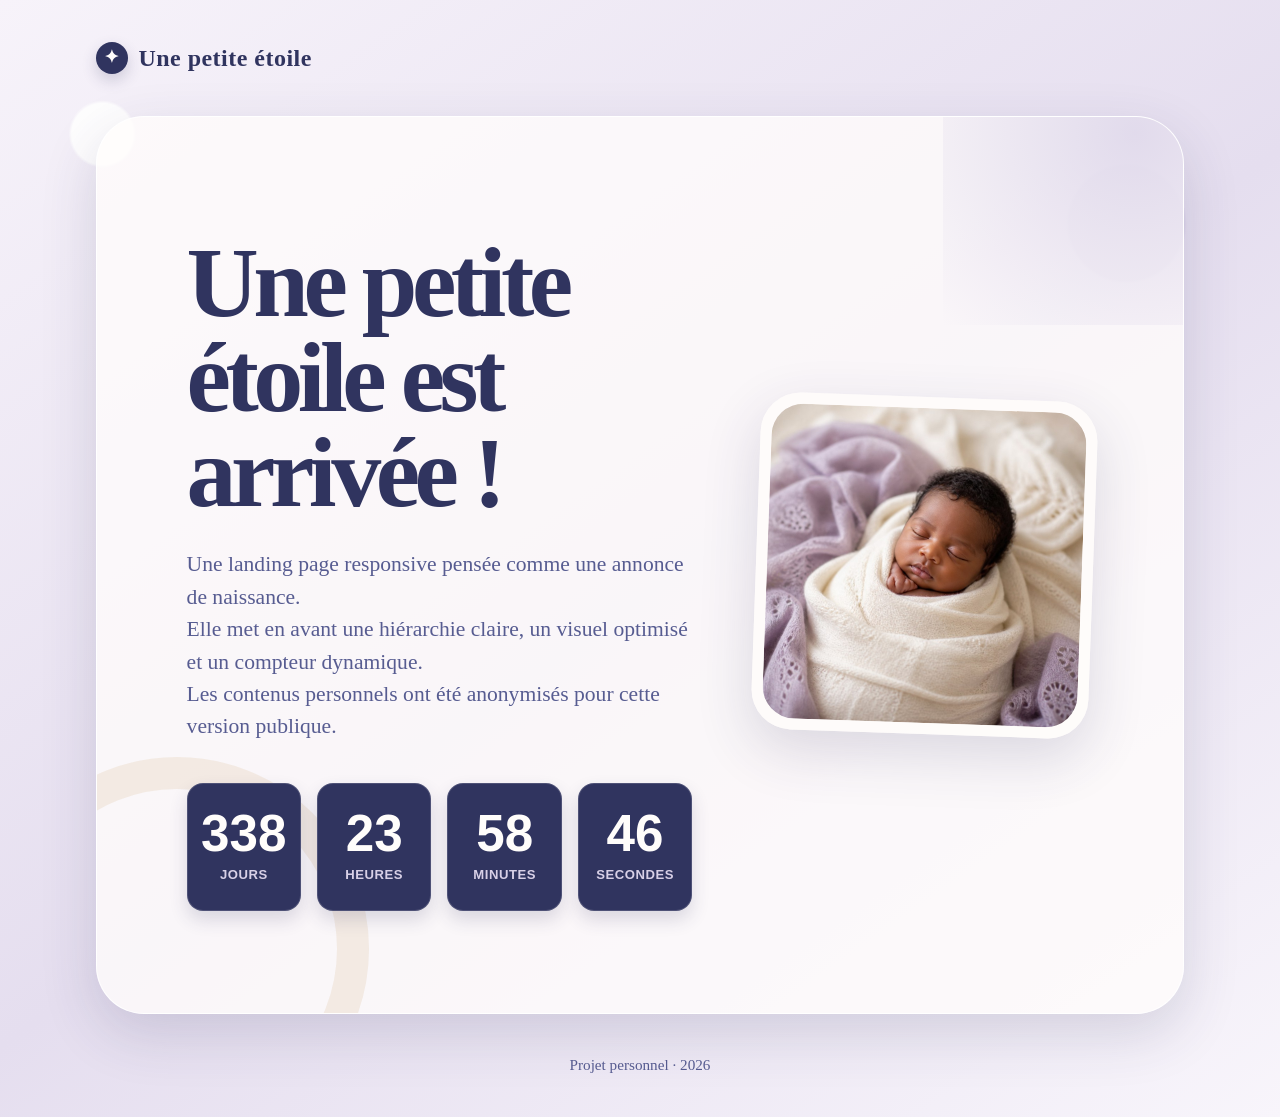
==== commit f73851cb: "Remove portfolio label" ====
--- a/index.html
+++ b/index.html
@@ -31,7 +31,6 @@
     <main>
         <section class="hero" aria-labelledby="hero-title">
             <div class="hero__content">
-                <p class="eyebrow">Projet portfolio · HTML, CSS et JavaScript</p>
                 <h1 id="hero-title">Une petite étoile est arrivée&nbsp;!</h1>
                 <p class="hero__message">
                     Une landing page responsive pensée comme une annonce de naissance.<br>
